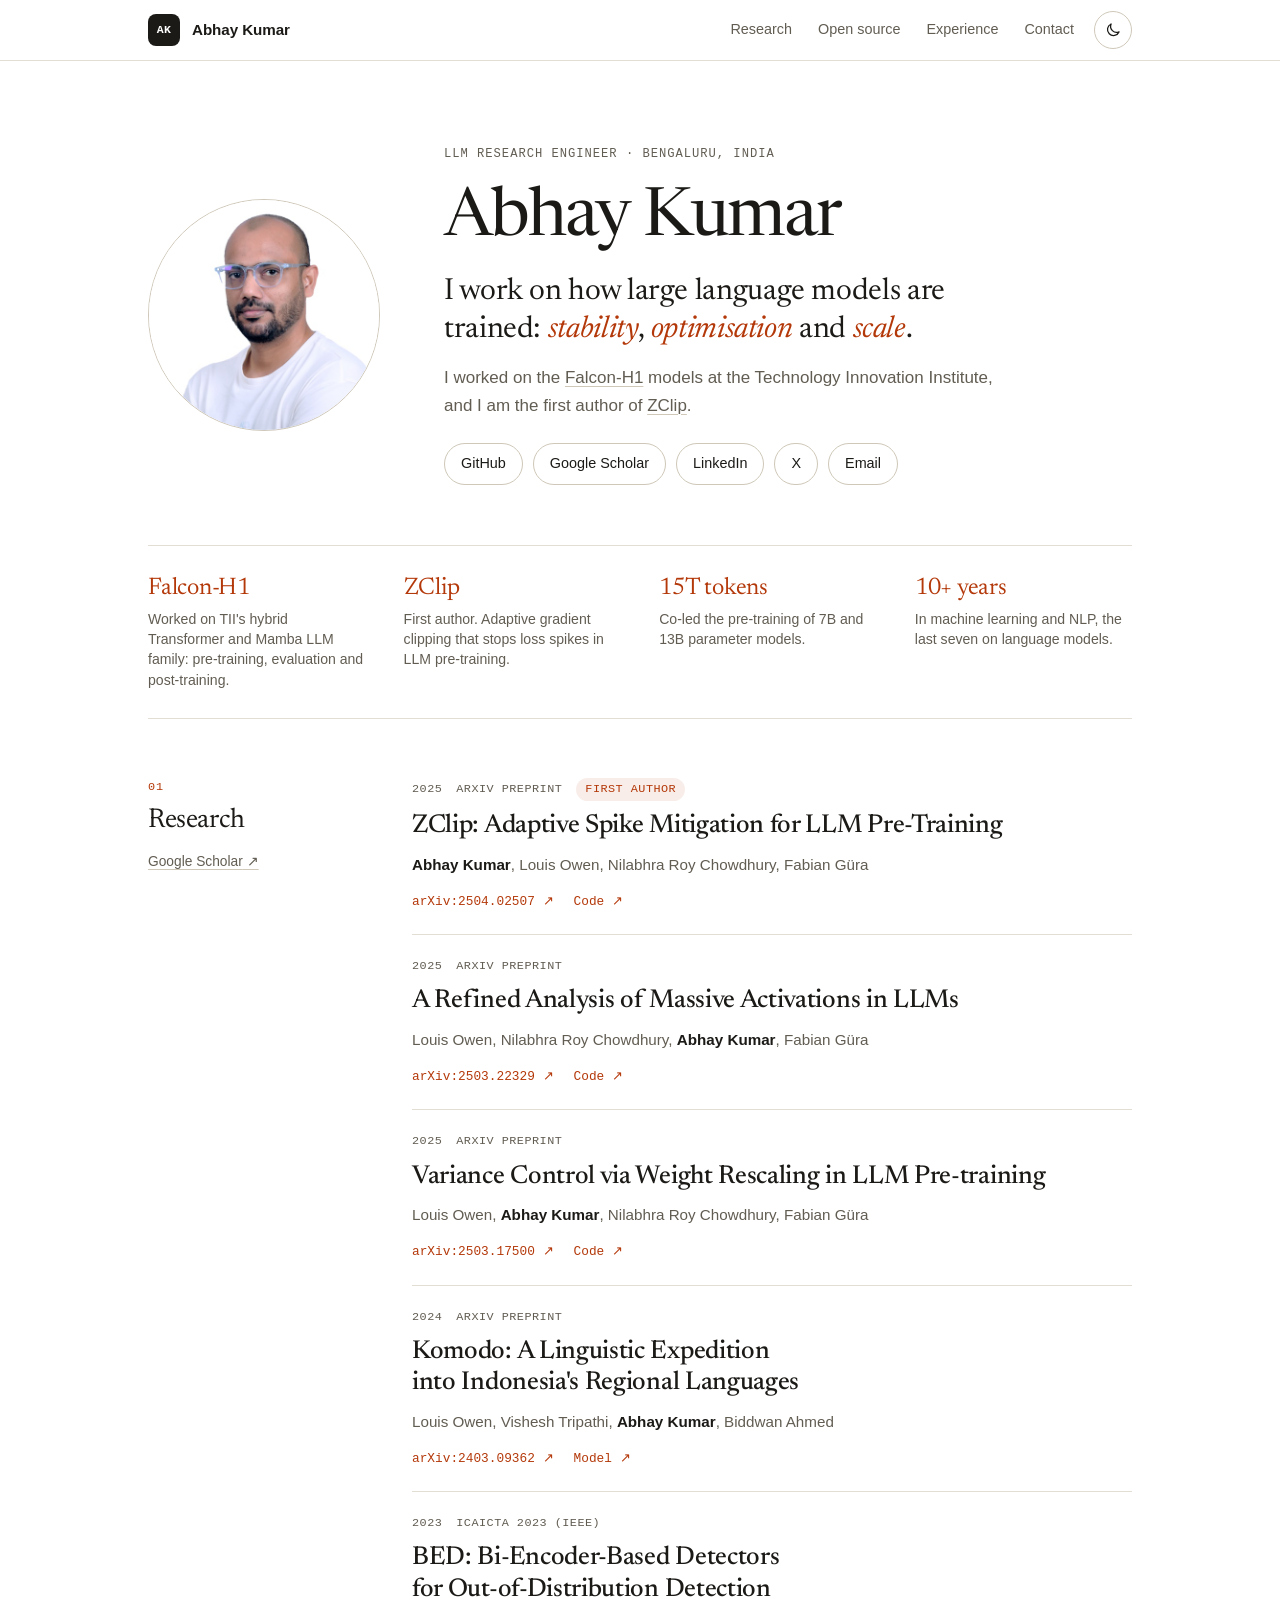
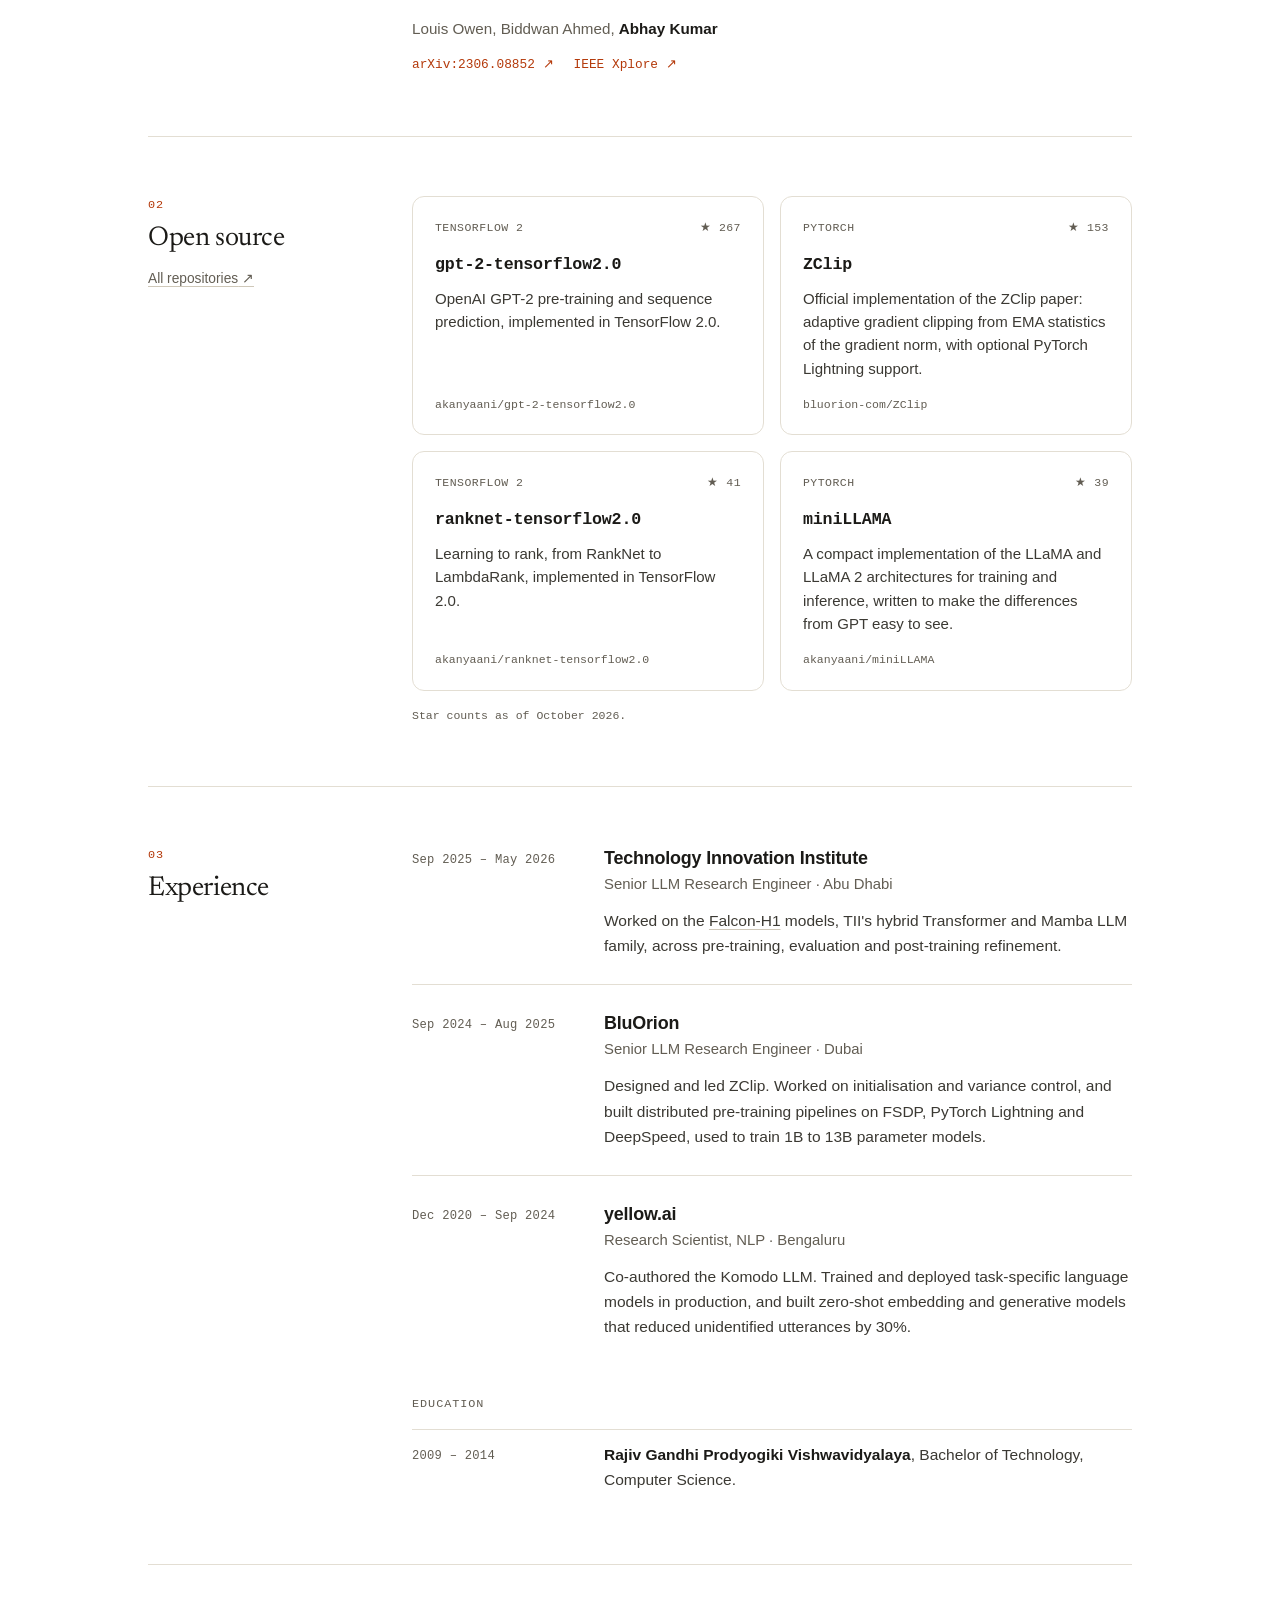
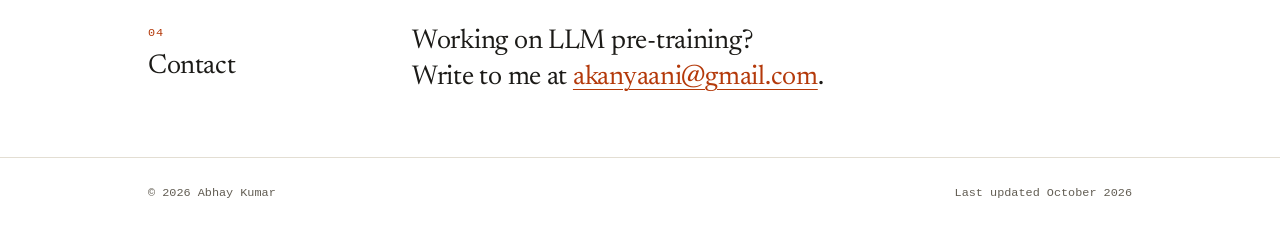
==== index.html @ eb518efe "Compact layout: highlights strip with Falcon-H1, remove hero chart, shorter sections" ====
<!DOCTYPE html>
<html lang="en">
<head>
  <meta charset="utf-8">
  <meta name="viewport" content="width=device-width, initial-scale=1">
  <title>Abhay Kumar · LLM pre-training research</title>
  <meta name="description" content="Abhay Kumar is an LLM research engineer working on pre-training: training stability, optimisation and scaling. Worked on the Falcon-H1 models at TII; author of ZClip.">
  <meta name="author" content="Abhay Kumar">
  <link rel="canonical" href="https://akanyaani.github.io/">
  <meta name="color-scheme" content="light">
  <meta name="theme-color" content="#ffffff">

  <meta property="og:type" content="profile">
  <meta property="og:title" content="Abhay Kumar · LLM pre-training research">
  <meta property="og:description" content="LLM research engineer. Research on LLM pre-training: training stability, optimisation and scaling. Author of ZClip.">
  <meta property="og:url" content="https://akanyaani.github.io/">
  <meta property="og:image" content="https://akanyaani.github.io/og.png">
  <meta property="og:image:width" content="1200">
  <meta property="og:image:height" content="630">
  <meta property="og:image:alt" content="Abhay Kumar. LLM pre-training research: stability, optimisation, scale.">
  <meta property="profile:first_name" content="Abhay">
  <meta property="profile:last_name" content="Kumar">
  <meta name="twitter:card" content="summary_large_image">
  <meta name="twitter:site" content="@akanyaani">
  <meta name="twitter:creator" content="@akanyaani">
  <meta name="twitter:title" content="Abhay Kumar · LLM pre-training research">
  <meta name="twitter:description" content="LLM research engineer. Research on LLM pre-training: training stability, optimisation and scaling. Author of ZClip.">
  <meta name="twitter:image" content="https://akanyaani.github.io/og.png">

  <link rel="icon" href="favicon.svg" type="image/svg+xml">

  <!-- Apply a saved theme before first paint to avoid a flash. -->
  <script>
    (function () {
      try {
        var t = localStorage.getItem("theme");
        if (t === "light" || t === "dark") document.documentElement.setAttribute("data-theme", t);
      } catch (e) {}
    })();
  </script>

  <link rel="preconnect" href="https://fonts.googleapis.com">
  <link rel="preconnect" href="https://fonts.gstatic.com" crossorigin>
  <link href="https://fonts.googleapis.com/css2?family=Newsreader:ital,opsz,wght@0,6..72,400;0,6..72,500;1,6..72,400&display=swap" rel="stylesheet">
  <link rel="stylesheet" href="style.css">

  <script type="application/ld+json">
  {
    "@context": "https://schema.org",
    "@type": "Person",
    "name": "Abhay Kumar",
    "url": "https://akanyaani.github.io/",
    "email": "mailto:akanyaani@gmail.com",
    "jobTitle": "LLM Research Engineer",
    "image": "https://akanyaani.github.io/photo.jpg",
    "alumniOf": { "@type": "CollegeOrUniversity", "name": "Rajiv Gandhi Prodyogiki Vishwavidyalaya" },
    "address": { "@type": "PostalAddress", "addressLocality": "Bengaluru", "addressCountry": "IN" },
    "knowsAbout": ["Large language models", "LLM pre-training", "Training stability", "Gradient clipping", "Distributed training"],
    "sameAs": [
      "https://github.com/akanyaani",
      "https://scholar.google.com/citations?user=s_JNyFkAAAAJ&hl=en",
      "https://www.linkedin.com/in/akanyaani",
      "https://x.com/akanyaani"
    ]
  }
  </script>
</head>
<body>
  <a class="skip" href="#main">Skip to content</a>

  <header class="top">
    <div class="wrap top-in">
      <a class="brand" href="#top" aria-label="Abhay Kumar, back to top">
        <span class="mono-mark" aria-hidden="true">AK</span>
        <span class="brand-name">Abhay Kumar</span>
      </a>
      <nav class="nav" aria-label="Sections">
        <a href="#research">Research</a>
        <a href="#open-source">Open source</a>
        <a href="#experience">Experience</a>
        <a href="#contact">Contact</a>
      </nav>
      <button class="theme" id="theme-toggle" type="button" aria-label="Switch to dark theme">
        <svg class="i-moon" viewBox="0 0 24 24" width="18" height="18" aria-hidden="true"><path d="M20 14.5A8 8 0 0 1 9.5 4a8 8 0 1 0 10.5 10.5Z" fill="none" stroke="currentColor" stroke-width="1.7" stroke-linejoin="round"/></svg>
        <svg class="i-sun" viewBox="0 0 24 24" width="18" height="18" aria-hidden="true"><circle cx="12" cy="12" r="4" fill="none" stroke="currentColor" stroke-width="1.7"/><path d="M12 2.5v2.5M12 19v2.5M2.5 12H5M19 12h2.5M5.3 5.3l1.8 1.8M16.9 16.9l1.8 1.8M5.3 18.7l1.8-1.8M16.9 7.1l1.8-1.8" fill="none" stroke="currentColor" stroke-width="1.7" stroke-linecap="round"/></svg>
      </button>
    </div>
  </header>

  <main id="main">

    <!-- HERO -->
    <section class="hero wrap" id="top" aria-labelledby="hero-h">
      <img class="portrait" src="photo.jpg" width="480" height="480" alt="Portrait of Abhay Kumar">
      <div class="hero-text">
        <p class="eyebrow">LLM Research Engineer · Bengaluru, India</p>
        <h1 id="hero-h">Abhay Kumar</h1>
        <p class="lede">I work on how large language models are trained: <em>stability</em>, <em>optimisation</em> and <em>scale</em>.</p>
        <p class="role">I worked on the <a href="https://falconllm.tii.ae/falcon-h1.html" rel="noopener">Falcon-H1</a> models at the Technology Innovation Institute, and I am the first author of <a href="#pub-zclip">ZClip</a>.</p>
        <ul class="links" aria-label="Profiles and contact">
          <li><a href="https://github.com/akanyaani" rel="me noopener">GitHub</a></li>
          <li><a href="https://scholar.google.com/citations?user=s_JNyFkAAAAJ&amp;hl=en" rel="me noopener">Google Scholar</a></li>
          <li><a href="https://www.linkedin.com/in/akanyaani" rel="me noopener">LinkedIn</a></li>
          <li><a href="https://x.com/akanyaani" rel="me noopener">X</a></li>
          <li><a href="mailto:akanyaani@gmail.com">Email</a></li>
        </ul>
      </div>
    </section>

    <!-- HIGHLIGHTS -->
    <section class="wrap" aria-label="Highlights">
      <dl class="hl">
        <div><dt>Falcon-H1</dt><dd>Worked on TII's hybrid Transformer and Mamba LLM family: pre-training, evaluation and post-training.</dd></div>
        <div><dt>ZClip</dt><dd>First author. Adaptive gradient clipping that stops loss spikes in LLM pre-training.</dd></div>
        <div><dt>15T tokens</dt><dd>Co-led the pre-training of 7B and 13B parameter models.</dd></div>
        <div><dt>10+ years</dt><dd>In machine learning and NLP, the last seven on language models.</dd></div>
      </dl>
    </section>

    <!-- RESEARCH -->
    <section class="sec wrap" id="research" aria-labelledby="research-h">
      <div class="sec-label"><span class="num">01</span><h2 id="research-h">Research</h2>
        <p class="sec-aside"><a href="https://scholar.google.com/citations?user=s_JNyFkAAAAJ&amp;hl=en" rel="noopener">Google Scholar<span aria-hidden="true"> ↗</span></a></p>
      </div>
      <div class="sec-body">
        <ol class="pubs" reversed>
          <li class="pub" id="pub-zclip">
            <p class="pub-meta"><span>2025</span><span>arXiv preprint</span><span class="tag">First author</span></p>
            <h3><a href="https://arxiv.org/abs/2504.02507" rel="noopener">ZClip: Adaptive Spike Mitigation for LLM Pre-Training</a></h3>
            <p class="authors"><b>Abhay Kumar</b>, Louis Owen, Nilabhra Roy Chowdhury, Fabian Güra</p>
            <p class="pub-links"><a href="https://arxiv.org/abs/2504.02507" rel="noopener">arXiv:2504.02507</a><a href="https://github.com/bluorion-com/ZClip" rel="noopener">Code</a></p>
          </li>
          <li class="pub">
            <p class="pub-meta"><span>2025</span><span>arXiv preprint</span></p>
            <h3><a href="https://arxiv.org/abs/2503.22329" rel="noopener">A Refined Analysis of Massive Activations in LLMs</a></h3>
            <p class="authors">Louis Owen, Nilabhra Roy Chowdhury, <b>Abhay Kumar</b>, Fabian Güra</p>
            <p class="pub-links"><a href="https://arxiv.org/abs/2503.22329" rel="noopener">arXiv:2503.22329</a><a href="https://github.com/bluorion-com/refine_massive_activations" rel="noopener">Code</a></p>
          </li>
          <li class="pub">
            <p class="pub-meta"><span>2025</span><span>arXiv preprint</span></p>
            <h3><a href="https://arxiv.org/abs/2503.17500" rel="noopener">Variance Control via Weight Rescaling in LLM Pre-training</a></h3>
            <p class="authors">Louis Owen, <b>Abhay Kumar</b>, Nilabhra Roy Chowdhury, Fabian Güra</p>
            <p class="pub-links"><a href="https://arxiv.org/abs/2503.17500" rel="noopener">arXiv:2503.17500</a><a href="https://github.com/bluorion-com/weight_rescaling" rel="noopener">Code</a></p>
          </li>
          <li class="pub">
            <p class="pub-meta"><span>2024</span><span>arXiv preprint</span></p>
            <h3><a href="https://arxiv.org/abs/2403.09362" rel="noopener">Komodo: A Linguistic Expedition into Indonesia's Regional Languages</a></h3>
            <p class="authors">Louis Owen, Vishesh Tripathi, <b>Abhay Kumar</b>, Biddwan Ahmed</p>
            <p class="pub-links"><a href="https://arxiv.org/abs/2403.09362" rel="noopener">arXiv:2403.09362</a><a href="https://huggingface.co/Yellow-AI-NLP/komodo-7b-base" rel="noopener">Model</a></p>
          </li>
          <li class="pub">
            <p class="pub-meta"><span>2023</span><span>ICAICTA 2023 (IEEE)</span></p>
            <h3><a href="https://arxiv.org/abs/2306.08852" rel="noopener">BED: Bi-Encoder-Based Detectors for Out-of-Distribution Detection</a></h3>
            <p class="authors">Louis Owen, Biddwan Ahmed, <b>Abhay Kumar</b></p>
            <p class="pub-links"><a href="https://arxiv.org/abs/2306.08852" rel="noopener">arXiv:2306.08852</a><a href="https://ieeexplore.ieee.org/document/10389907" rel="noopener">IEEE Xplore</a></p>
          </li>
        </ol>
      </div>
    </section>

    <!-- OPEN SOURCE -->
    <section class="sec wrap" id="open-source" aria-labelledby="oss-h">
      <div class="sec-label"><span class="num">02</span><h2 id="oss-h">Open source</h2>
        <p class="sec-aside"><a href="https://github.com/akanyaani?tab=repositories" rel="noopener">All repositories<span aria-hidden="true"> ↗</span></a></p>
      </div>
      <div class="sec-body">
        <ul class="projects">
          <li class="proj">
            <p class="proj-top"><span class="lang">TensorFlow 2</span><span class="stars" title="GitHub stars as of October 2026">★ 267</span></p>
            <h3><a href="https://github.com/akanyaani/gpt-2-tensorflow2.0" rel="noopener">gpt-2-tensorflow2.0</a></h3>
            <p>OpenAI GPT-2 pre-training and sequence prediction, implemented in TensorFlow 2.0.</p>
            <p class="proj-foot">akanyaani/gpt-2-tensorflow2.0</p>
          </li>
          <li class="proj">
            <p class="proj-top"><span class="lang">PyTorch</span><span class="stars" title="GitHub stars as of October 2026">★ 153</span></p>
            <h3><a href="https://github.com/bluorion-com/ZClip" rel="noopener">ZClip</a></h3>
            <p>Official implementation of the ZClip paper: adaptive gradient clipping from EMA statistics of the gradient norm, with optional PyTorch Lightning support.</p>
            <p class="proj-foot">bluorion-com/ZClip</p>
          </li>
          <li class="proj">
            <p class="proj-top"><span class="lang">TensorFlow 2</span><span class="stars" title="GitHub stars as of October 2026">★ 41</span></p>
            <h3><a href="https://github.com/akanyaani/ranknet-tensorflow2.0" rel="noopener">ranknet-tensorflow2.0</a></h3>
            <p>Learning to rank, from RankNet to LambdaRank, implemented in TensorFlow 2.0.</p>
            <p class="proj-foot">akanyaani/ranknet-tensorflow2.0</p>
          </li>
          <li class="proj">
            <p class="proj-top"><span class="lang">PyTorch</span><span class="stars" title="GitHub stars as of October 2026">★ 39</span></p>
            <h3><a href="https://github.com/akanyaani/miniLLAMA" rel="noopener">miniLLAMA</a></h3>
            <p>A compact implementation of the LLaMA and LLaMA 2 architectures for training and inference, written to make the differences from GPT easy to see.</p>
            <p class="proj-foot">akanyaani/miniLLAMA</p>
          </li>
        </ul>
        <p class="footnote">Star counts as of October 2026.</p>
      </div>
    </section>

    <!-- EXPERIENCE -->
    <section class="sec wrap" id="experience" aria-labelledby="exp-h">
      <div class="sec-label"><span class="num">03</span><h2 id="exp-h">Experience</h2></div>
      <div class="sec-body">
        <ol class="timeline">
          <li class="job">
            <p class="when">Sep 2025 – May 2026</p>
            <div class="what">
              <h3>Technology Innovation Institute</h3>
              <p class="title">Senior LLM Research Engineer · Abu Dhabi</p>
              <p>Worked on the <a href="https://github.com/tiiuae/Falcon-H1" rel="noopener">Falcon-H1</a> models, TII's hybrid Transformer and Mamba LLM family, across pre-training, evaluation and post-training refinement.</p>
            </div>
          </li>
          <li class="job">
            <p class="when">Sep 2024 – Aug 2025</p>
            <div class="what">
              <h3>BluOrion</h3>
              <p class="title">Senior LLM Research Engineer · Dubai</p>
              <p>Designed and led ZClip. Worked on initialisation and variance control, and built distributed pre-training pipelines on FSDP, PyTorch Lightning and DeepSpeed, used to train 1B to 13B parameter models.</p>
            </div>
          </li>
          <li class="job">
            <p class="when">Dec 2020 – Sep 2024</p>
            <div class="what">
              <h3>yellow.ai</h3>
              <p class="title">Research Scientist, NLP · Bengaluru</p>
              <p>Co-authored the Komodo LLM. Trained and deployed task-specific language models in production, and built zero-shot embedding and generative models that reduced unidentified utterances by 30%.</p>
            </div>
          </li>
        </ol>

        <h3 class="sub">Education</h3>
        <ul class="earlier">
          <li><span class="when">2009 – 2014</span><span><b>Rajiv Gandhi Prodyogiki Vishwavidyalaya</b>, Bachelor of Technology, Computer Science.</span></li>
        </ul>
      </div>
    </section>

    <!-- CONTACT -->
    <section class="sec wrap contact" id="contact" aria-labelledby="contact-h">
      <div class="sec-label"><span class="num">04</span><h2 id="contact-h">Contact</h2></div>
      <div class="sec-body">
        <p class="contact-line">Working on LLM pre-training? Write to me at <a href="mailto:akanyaani@gmail.com">akanyaani@gmail.com</a>.</p>
      </div>
    </section>
  </main>

  <footer class="foot">
    <div class="wrap foot-in">
      <p>© 2026 Abhay Kumar</p>
      <p>Last updated October 2026</p>
    </div>
  </footer>

  <script src="script.js" defer></script>
</body>
</html>
---- style.css ----
/* ------------------------------------------------------------------
   Abhay Kumar · personal site
   Plain CSS, no build step. Colours are tokens at the top of the file.
   ------------------------------------------------------------------ */

:root {
  --bg: #ffffff;
  --bg-raised: #ffffff;
  --ink: #1b1a17;
  --ink-soft: #3b3933;
  --muted: #625d53;
  --rule: #e3ded3;
  --rule-strong: #cfc8b9;
  --accent: #b4390a;
  --accent-soft: rgba(180, 57, 10, 0.09);
  --focus: #b4390a;

  --serif: "Newsreader", "Iowan Old Style", "Palatino Linotype", Palatino, Georgia, serif;
  --sans: -apple-system, BlinkMacSystemFont, "Segoe UI", "Helvetica Neue", Helvetica, Arial, sans-serif;
  --mono: ui-monospace, "SF Mono", SFMono-Regular, Menlo, Consolas, "Liberation Mono", monospace;

  --wrap: 1080px;
  --gutter: clamp(20px, 5vw, 48px);
}

:root[data-theme="dark"] {
  --bg: #121311;
  --bg-raised: #191a18;
  --ink: #edebe5;
  --ink-soft: #d3d0c7;
  --muted: #a5a195;
  --rule: #2a2b27;
  --rule-strong: #3d3e38;
  --accent: #ff9159;
  --accent-soft: rgba(255, 145, 89, 0.12);
  --focus: #ff9159;
}

/* ---------- base ---------- */

*, *::before, *::after { box-sizing: border-box; }

html {
  -webkit-text-size-adjust: 100%;
  text-size-adjust: 100%;
  scroll-behavior: smooth;
  scroll-padding-top: 76px;
}

body {
  margin: 0;
  background: var(--bg);
  color: var(--ink);
  font-family: var(--sans);
  font-size: 1.0625rem;
  line-height: 1.62;
  -webkit-font-smoothing: antialiased;
  text-rendering: optimizeLegibility;
  overflow-wrap: break-word;
}

h1, h2, h3, p, ul, ol, dl, dd, figure { margin: 0; }
ul, ol { padding: 0; list-style: none; }

a {
  color: inherit;
  text-decoration: underline;
  text-decoration-color: var(--rule-strong);
  text-decoration-thickness: 1px;
  text-underline-offset: 0.2em;
  transition: color 0.15s ease, text-decoration-color 0.15s ease;
}
a:hover { color: var(--accent); text-decoration-color: currentColor; }

:focus-visible {
  outline: 2px solid var(--focus);
  outline-offset: 3px;
  border-radius: 3px;
}

::selection { background: var(--accent); color: var(--bg); }

.wrap {
  width: 100%;
  max-width: var(--wrap);
  margin-inline: auto;
  padding-inline: var(--gutter);
}

.skip {
  position: absolute;
  left: 12px;
  top: -60px;
  z-index: 20;
  padding: 8px 14px;
  background: var(--ink);
  color: var(--bg);
  border-radius: 6px;
  text-decoration: none;
  font-size: 0.9rem;
}
.skip:focus { top: 12px; color: var(--bg); }

/* ---------- top bar ---------- */

.top {
  position: sticky;
  top: 0;
  z-index: 10;
  background: var(--bg);
  background: color-mix(in srgb, var(--bg) 86%, transparent);
  -webkit-backdrop-filter: saturate(1.4) blur(10px);
  backdrop-filter: saturate(1.4) blur(10px);
  border-bottom: 1px solid var(--rule);
}

.top-in {
  display: flex;
  align-items: center;
  gap: 20px;
  height: 60px;
}

.brand {
  display: inline-flex;
  align-items: center;
  gap: 12px;
  text-decoration: none;
  font-weight: 600;
  font-size: 0.95rem;
  letter-spacing: -0.005em;
  margin-right: auto;
}
.brand:hover { color: var(--ink); }

.mono-mark {
  display: inline-grid;
  place-items: center;
  width: 32px;
  height: 32px;
  border-radius: 8px;
  background: var(--ink);
  color: var(--bg);
  font-family: var(--mono);
  font-size: 0.72rem;
  font-weight: 600;
  letter-spacing: 0.04em;
}

.nav { display: flex; gap: 26px; }
.nav a {
  font-size: 0.9rem;
  color: var(--muted);
  text-decoration: none;
  padding: 6px 0;
}
.nav a:hover { color: var(--ink); }

.theme {
  display: inline-grid;
  place-items: center;
  width: 38px;
  height: 38px;
  border: 1px solid var(--rule-strong);
  border-radius: 999px;
  background: transparent;
  color: var(--ink);
  cursor: pointer;
  transition: border-color 0.15s ease, color 0.15s ease;
}
.theme:hover { border-color: var(--accent); color: var(--accent); }

/* Show the icon for the theme you would switch TO. */
.theme .i-sun { display: none; }
:root[data-theme="dark"] .theme .i-sun { display: block; }
:root[data-theme="dark"] .theme .i-moon { display: none; }

/* ---------- hero ---------- */

.hero {
  display: grid;
  grid-template-columns: auto minmax(0, 1fr);
  gap: clamp(28px, 5vw, 64px);
  align-items: center;
  padding-top: clamp(40px, 7vw, 84px);
  padding-bottom: clamp(36px, 5vw, 60px);
}

.portrait {
  display: block;
  width: clamp(150px, 20vw, 232px);
  height: auto;
  aspect-ratio: 1;
  border-radius: 50%;
  object-fit: cover;
  object-position: 50% 20%;
  background: #ffffff;
  border: 1px solid var(--rule-strong);
}

.eyebrow {
  font-family: var(--mono);
  font-size: 0.76rem;
  letter-spacing: 0.08em;
  text-transform: uppercase;
  color: var(--muted);
  margin-bottom: 22px;
}

h1 {
  font-family: var(--serif);
  font-weight: 400;
  font-size: clamp(2.6rem, 6vw, 4.2rem);
  line-height: 0.98;
  letter-spacing: -0.028em;
}

.lede {
  font-family: var(--serif);
  font-size: clamp(1.4rem, 2.7vw, 1.9rem);
  line-height: 1.28;
  letter-spacing: -0.012em;
  color: var(--ink);
  margin-top: 20px;
  max-width: 24em;
  text-wrap: balance;
}
.lede em { font-style: italic; color: var(--accent); }

.role {
  margin-top: 14px;
  color: var(--muted);
  max-width: 34em;
}
.role strong { color: var(--ink); font-weight: 600; }

.links {
  display: flex;
  flex-wrap: wrap;
  gap: 10px;
  margin-top: 24px;
}
.links a {
  display: inline-block;
  padding: 8px 16px;
  border: 1px solid var(--rule-strong);
  border-radius: 999px;
  font-size: 0.9rem;
  font-weight: 500;
  text-decoration: none;
  transition: border-color 0.15s ease, color 0.15s ease, background-color 0.15s ease;
}
.links a:hover { border-color: var(--accent); background: var(--accent-soft); }

/* highlights */

.hl {
  display: grid;
  grid-template-columns: repeat(4, minmax(0, 1fr));
  gap: 24px clamp(20px, 3vw, 40px);
  margin: 0;
  padding-block: 28px;
  border-top: 1px solid var(--rule);
}
.hl dt {
  font-family: var(--serif);
  font-size: 1.5rem;
  line-height: 1.2;
  letter-spacing: -0.01em;
  color: var(--accent);
}
.hl dd { margin: 6px 0 0; font-size: 0.88rem; line-height: 1.45; color: var(--muted); }

/* ---------- sections ---------- */

.sec {
  display: grid;
  grid-template-columns: 200px minmax(0, 1fr);
  column-gap: clamp(28px, 5vw, 72px);
  padding-block: clamp(36px, 5vw, 60px);
  position: relative;
}
.sec::before {
  content: "";
  position: absolute;
  top: 0;
  left: var(--gutter);
  right: var(--gutter);
  border-top: 1px solid var(--rule);
}

.sec-label { position: sticky; top: 92px; align-self: start; }
.num {
  display: block;
  font-family: var(--mono);
  font-size: 0.74rem;
  letter-spacing: 0.08em;
  color: var(--accent);
  margin-bottom: 8px;
}
h2 {
  font-family: var(--serif);
  font-weight: 400;
  font-size: 1.7rem;
  line-height: 1.15;
  letter-spacing: -0.015em;
}
.sec-aside { margin-top: 14px; font-size: 0.86rem; color: var(--muted); }

.sec-body { min-width: 0; }

.prose p { max-width: 40em; color: var(--ink-soft); }
.prose p + p { margin-top: 1.05em; }
.prose p:first-child {
  font-family: var(--serif);
  font-size: clamp(1.25rem, 2.1vw, 1.5rem);
  line-height: 1.38;
  letter-spacing: -0.008em;
  color: var(--ink);
  margin-bottom: 1.2em;
}

/* ---------- publications ---------- */

.pub { padding-block: 22px; border-top: 1px solid var(--rule); }
.pub:first-child { padding-top: 0; border-top: 0; }
.pub:last-child { padding-bottom: 0; }

.pub-meta {
  display: flex;
  flex-wrap: wrap;
  align-items: center;
  gap: 6px 14px;
  font-family: var(--mono);
  font-size: 0.74rem;
  letter-spacing: 0.04em;
  text-transform: uppercase;
  color: var(--muted);
  margin-bottom: 10px;
}
.tag {
  padding: 2px 9px;
  border-radius: 999px;
  background: var(--accent-soft);
  color: var(--accent);
}

.pub h3 {
  font-family: var(--serif);
  font-weight: 500;
  font-size: clamp(1.3rem, 2.3vw, 1.62rem);
  line-height: 1.22;
  letter-spacing: -0.012em;
  max-width: 28em;
  text-wrap: balance;
}
.pub h3 a { text-decoration: none; }
.pub h3 a:hover { text-decoration: underline; text-decoration-thickness: 1px; }

.authors { margin-top: 10px; font-size: 0.95rem; color: var(--muted); }
.authors b { color: var(--ink); font-weight: 600; }

.gist { margin-top: 10px; max-width: 42em; font-size: 0.98rem; color: var(--ink-soft); }

.pub-links {
  display: flex;
  flex-wrap: wrap;
  gap: 6px 20px;
  margin-top: 14px;
  font-family: var(--mono);
  font-size: 0.8rem;
}
.pub-links a { color: var(--accent); text-decoration-color: transparent; }
.pub-links a:hover { text-decoration-color: currentColor; }
.pub-links a::after { content: " ↗"; }

/* ---------- projects ---------- */

.projects {
  display: grid;
  grid-template-columns: repeat(2, minmax(0, 1fr));
  gap: 16px;
}

.proj {
  position: relative;
  display: flex;
  flex-direction: column;
  padding: 22px 22px 20px;
  background: var(--bg-raised);
  border: 1px solid var(--rule);
  border-radius: 12px;
  transition: border-color 0.15s ease, transform 0.15s ease;
}
.proj:hover { border-color: var(--accent); }
@media (prefers-reduced-motion: no-preference) {
  .proj:hover { transform: translateY(-2px); }
}

.proj-top {
  display: flex;
  justify-content: space-between;
  gap: 12px;
  font-family: var(--mono);
  font-size: 0.72rem;
  letter-spacing: 0.04em;
  text-transform: uppercase;
  color: var(--muted);
}
.stars { white-space: nowrap; }
.stars.new { color: var(--accent); }

.proj h3 {
  margin-top: 14px;
  font-family: var(--mono);
  font-weight: 600;
  font-size: 1.04rem;
  letter-spacing: -0.01em;
}
.proj h3 a { text-decoration: none; }
/* Make the whole card clickable through the title link. */
.proj h3 a::after { content: ""; position: absolute; inset: 0; border-radius: 12px; }

.proj p:not(.proj-top):not(.proj-foot) {
  margin-top: 8px;
  font-size: 0.94rem;
  line-height: 1.55;
  color: var(--ink-soft);
}
.proj-foot {
  margin-top: auto;
  padding-top: 16px;
  font-family: var(--mono);
  font-size: 0.72rem;
  color: var(--muted);
}

.footnote {
  margin-top: 16px;
  font-family: var(--mono);
  font-size: 0.72rem;
  color: var(--muted);
}

/* ---------- experience ---------- */

.job {
  display: grid;
  grid-template-columns: 168px minmax(0, 1fr);
  gap: 8px 24px;
  padding-block: 26px;
  border-top: 1px solid var(--rule);
}
.job:first-child { padding-top: 0; border-top: 0; }

.when {
  font-family: var(--mono);
  font-size: 0.76rem;
  letter-spacing: 0.02em;
  color: var(--muted);
  padding-top: 5px;
  white-space: nowrap;
}
.job.now .when { color: var(--accent); }

.job h3 { font-size: 1.12rem; font-weight: 600; letter-spacing: -0.01em; line-height: 1.35; }
.job .title { font-size: 0.93rem; color: var(--muted); margin-top: 2px; }
.job .what > p:not(.title), .job .what > ul {
  margin-top: 12px;
  max-width: 41em;
  font-size: 0.97rem;
  color: var(--ink-soft);
}
.job .what li { position: relative; padding-left: 18px; }
.job .what li + li { margin-top: 7px; }
.job .what li::before {
  content: "";
  position: absolute;
  left: 2px;
  top: 0.72em;
  width: 6px;
  height: 1px;
  background: var(--rule-strong);
}

.sub {
  margin-top: 30px;
  margin-bottom: 14px;
  font-family: var(--mono);
  font-size: 0.74rem;
  font-weight: 400;
  letter-spacing: 0.08em;
  text-transform: uppercase;
  color: var(--muted);
}

.earlier li {
  display: grid;
  grid-template-columns: 168px minmax(0, 1fr);
  gap: 4px 24px;
  padding-block: 12px;
  border-top: 1px solid var(--rule);
  font-size: 0.97rem;
  color: var(--ink-soft);
}
.earlier b { color: var(--ink); font-weight: 600; }

/* ---------- contact + footer ---------- */

.contact-line {
  font-family: var(--serif);
  font-size: clamp(1.3rem, 2.4vw, 1.7rem);
  line-height: 1.34;
  letter-spacing: -0.01em;
  max-width: 26em;
  text-wrap: balance;
}
.contact-line a { color: var(--accent); text-decoration-color: currentColor; }
.contact .links { margin-top: 28px; }

.foot { border-top: 1px solid var(--rule); }
.foot-in {
  display: flex;
  flex-wrap: wrap;
  justify-content: space-between;
  gap: 6px 24px;
  padding-block: 26px 34px;
  font-family: var(--mono);
  font-size: 0.74rem;
  color: var(--muted);
}

/* ---------- responsive ---------- */

@media (max-width: 900px) {
  .hl { grid-template-columns: repeat(2, minmax(0, 1fr)); }
  .sec { grid-template-columns: minmax(0, 1fr); row-gap: 28px; }
  .sec-label { position: static; display: flex; flex-wrap: wrap; align-items: baseline; gap: 4px 14px; }
  .num { margin-bottom: 0; }
  .sec-aside { margin-top: 0; margin-left: auto; }
}

@media (max-width: 680px) {
  body { font-size: 1rem; }
  .nav { display: none; }
  .projects { grid-template-columns: minmax(0, 1fr); }
  .hero { grid-template-columns: minmax(0, 1fr); align-items: start; gap: 22px; }
  .portrait { width: 128px; }
  .job, .earlier li { grid-template-columns: minmax(0, 1fr); }
  .when { padding-top: 0; }
}

@media print {
  .top, .theme { display: none; }
  body { background: #fff; color: #000; }
  .sec { display: block; padding-block: 18px; }
}
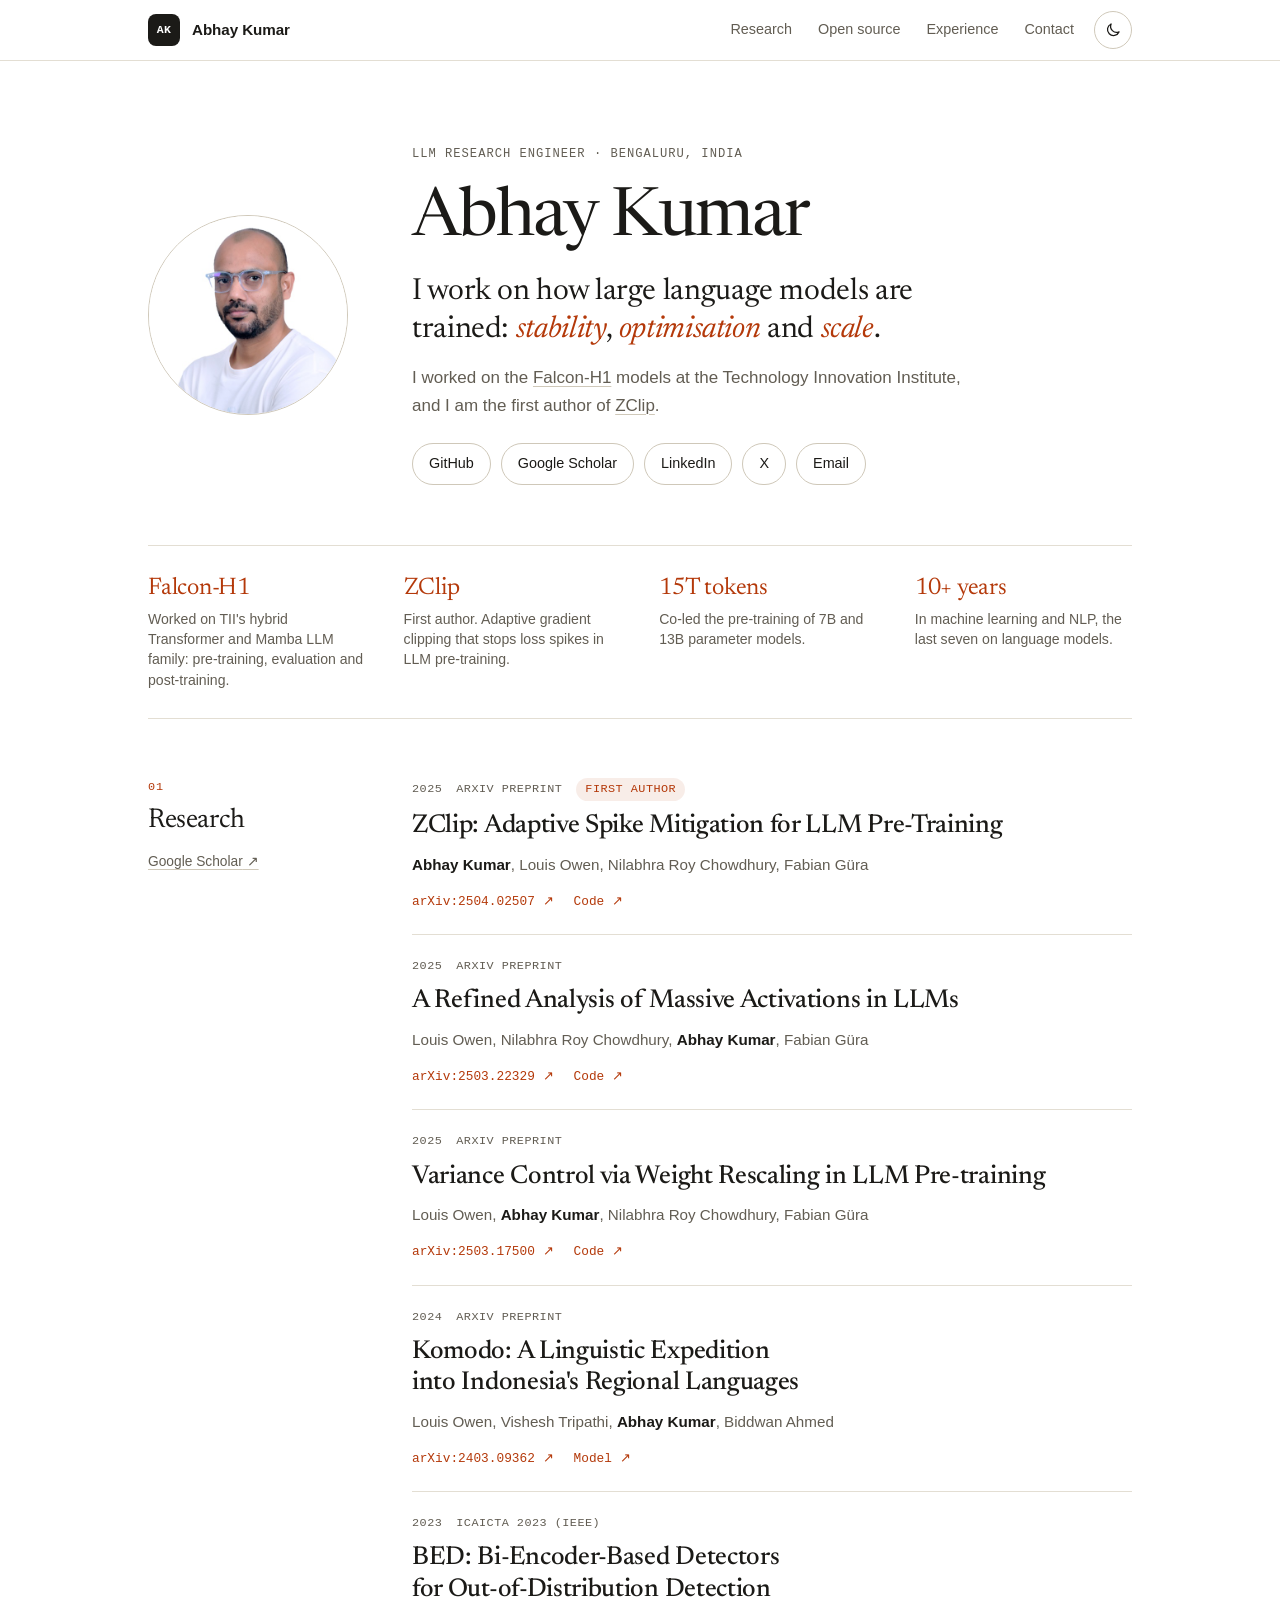
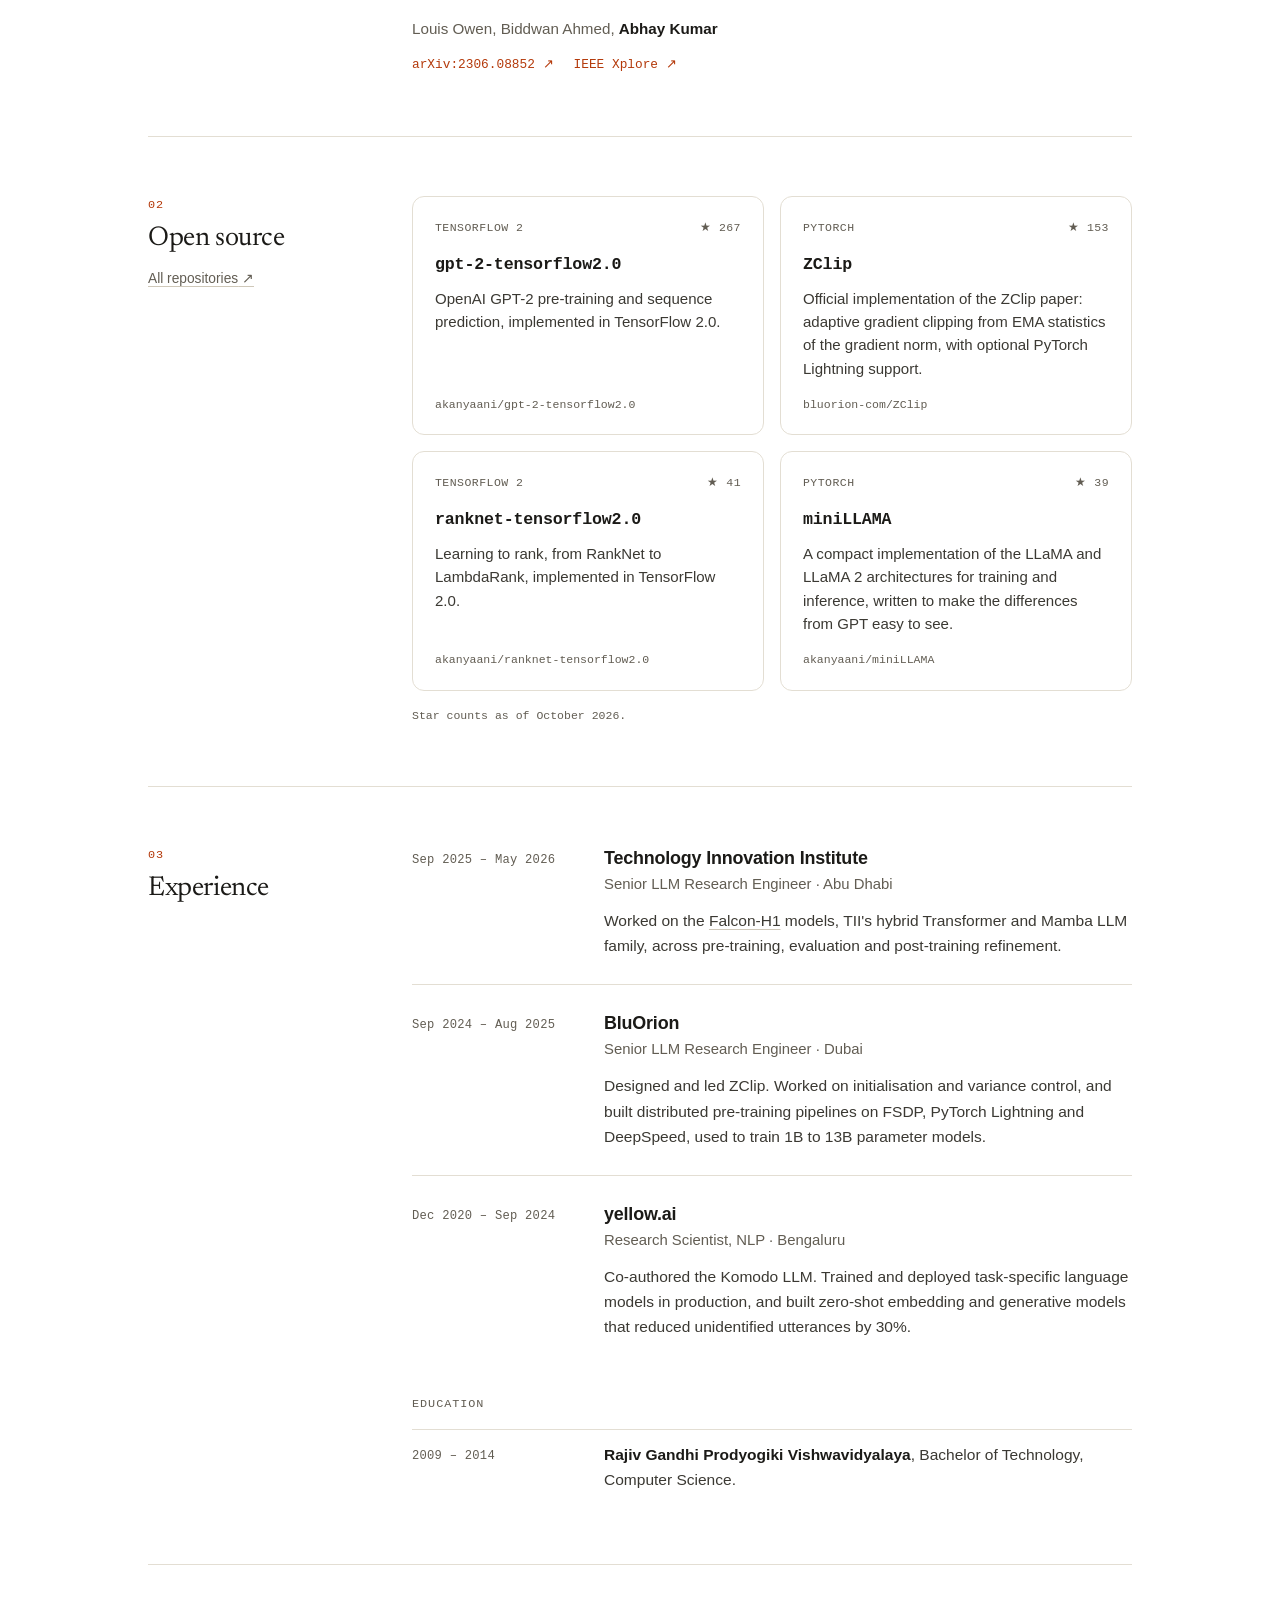
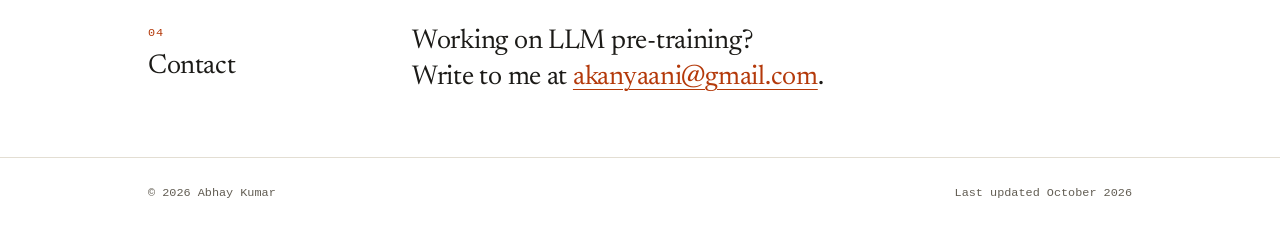
==== commit 0721f387: "Align hero with the content grid; version the stylesheet link" ====
--- a/index.html
+++ b/index.html
@@ -42,7 +42,7 @@
   <link rel="preconnect" href="https://fonts.googleapis.com">
   <link rel="preconnect" href="https://fonts.gstatic.com" crossorigin>
   <link href="https://fonts.googleapis.com/css2?family=Newsreader:ital,opsz,wght@0,6..72,400;0,6..72,500;1,6..72,400&display=swap" rel="stylesheet">
-  <link rel="stylesheet" href="style.css">
+  <link rel="stylesheet" href="style.css?v=4">
 
   <script type="application/ld+json">
   {
@@ -248,6 +248,6 @@
     </div>
   </footer>
 
-  <script src="script.js" defer></script>
+  <script src="script.js?v=4" defer></script>
 </body>
 </html>
--- a/style.css
+++ b/style.css
@@ -179,8 +179,9 @@
 
 .hero {
   display: grid;
-  grid-template-columns: auto minmax(0, 1fr);
-  gap: clamp(28px, 5vw, 64px);
+  grid-template-columns: 200px minmax(0, 1fr);
+  column-gap: clamp(28px, 5vw, 72px);
+  row-gap: 22px;
   align-items: center;
   padding-top: clamp(40px, 7vw, 84px);
   padding-bottom: clamp(36px, 5vw, 60px);
@@ -188,7 +189,8 @@
 
 .portrait {
   display: block;
-  width: clamp(150px, 20vw, 232px);
+  width: 100%;
+  max-width: 200px;
   height: auto;
   aspect-ratio: 1;
   border-radius: 50%;
@@ -533,6 +535,7 @@
 /* ---------- responsive ---------- */
 
 @media (max-width: 900px) {
+  .hero { grid-template-columns: 150px minmax(0, 1fr); column-gap: 28px; }
   .hl { grid-template-columns: repeat(2, minmax(0, 1fr)); }
   .sec { grid-template-columns: minmax(0, 1fr); row-gap: 28px; }
   .sec-label { position: static; display: flex; flex-wrap: wrap; align-items: baseline; gap: 4px 14px; }
@@ -544,7 +547,7 @@
   body { font-size: 1rem; }
   .nav { display: none; }
   .projects { grid-template-columns: minmax(0, 1fr); }
-  .hero { grid-template-columns: minmax(0, 1fr); align-items: start; gap: 22px; }
+  .hero { grid-template-columns: minmax(0, 1fr); align-items: start; }
   .portrait { width: 128px; }
   .job, .earlier li { grid-template-columns: minmax(0, 1fr); }
   .when { padding-top: 0; }
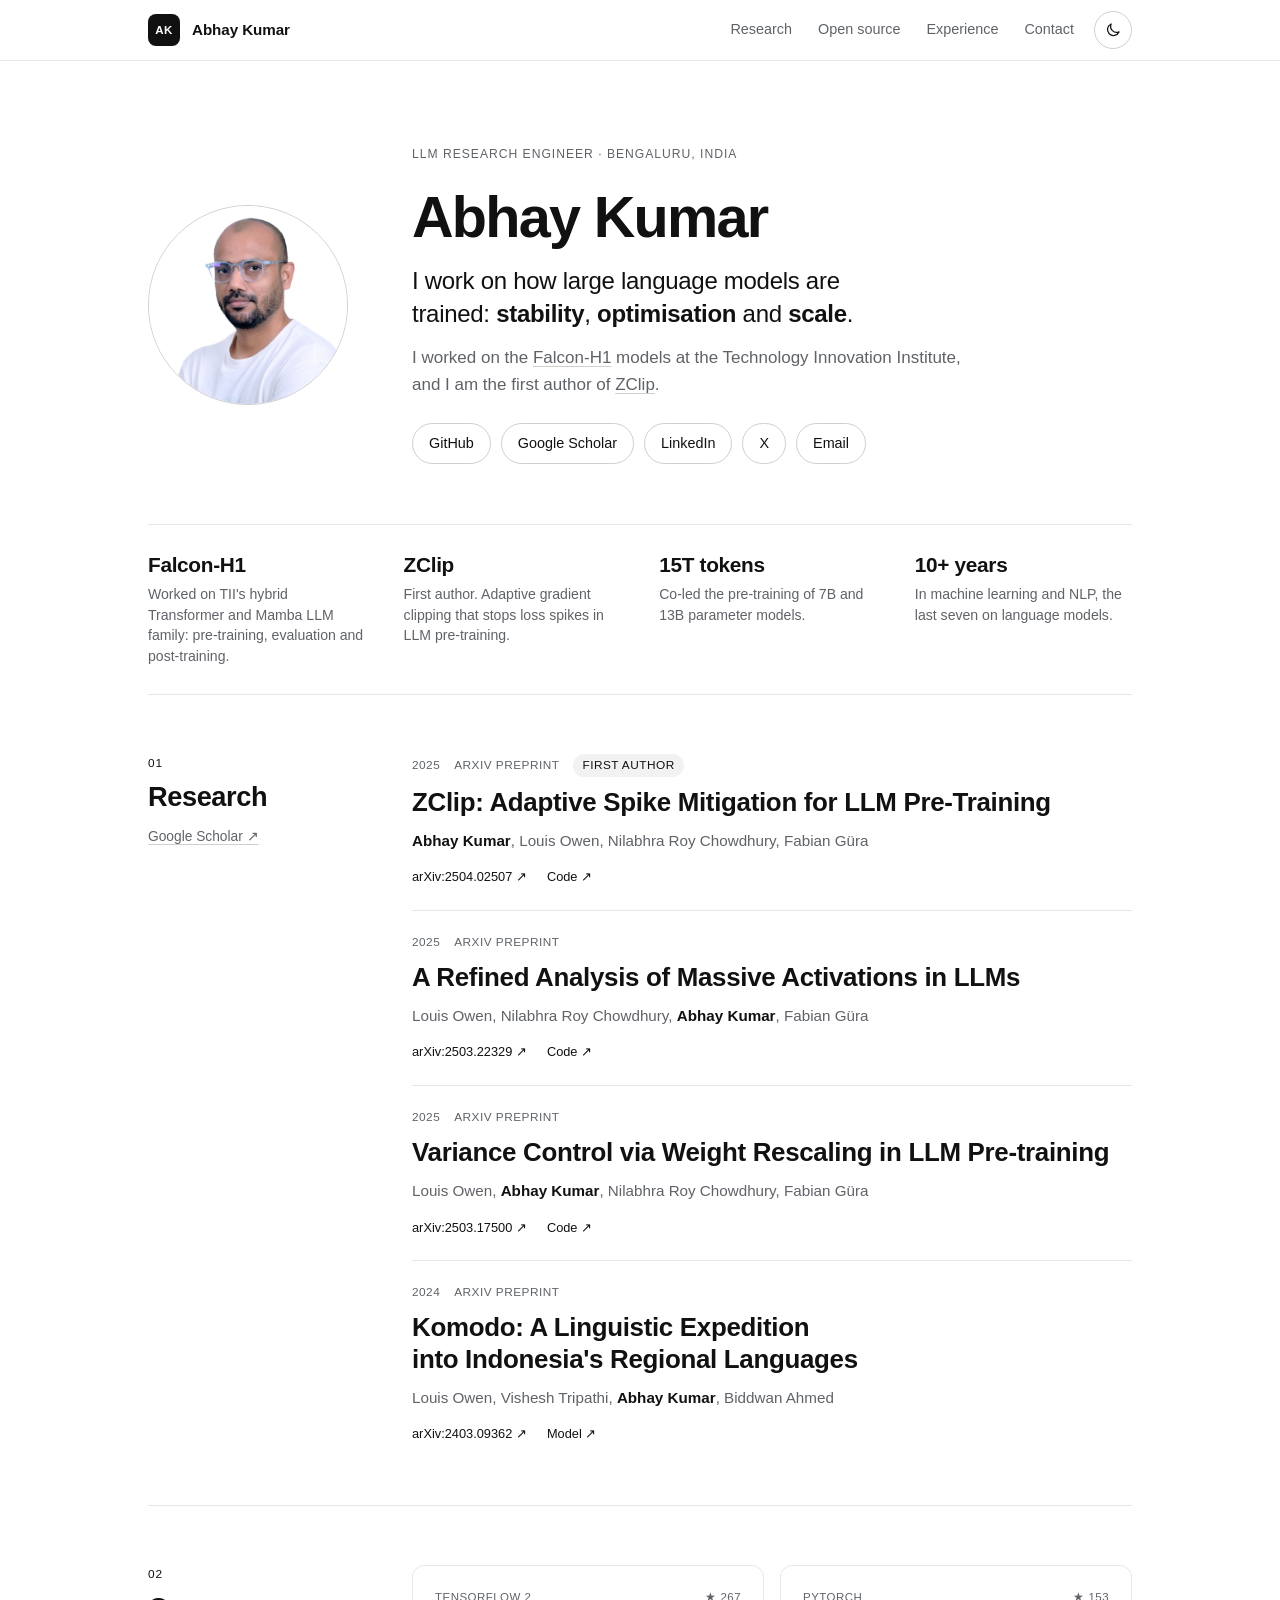
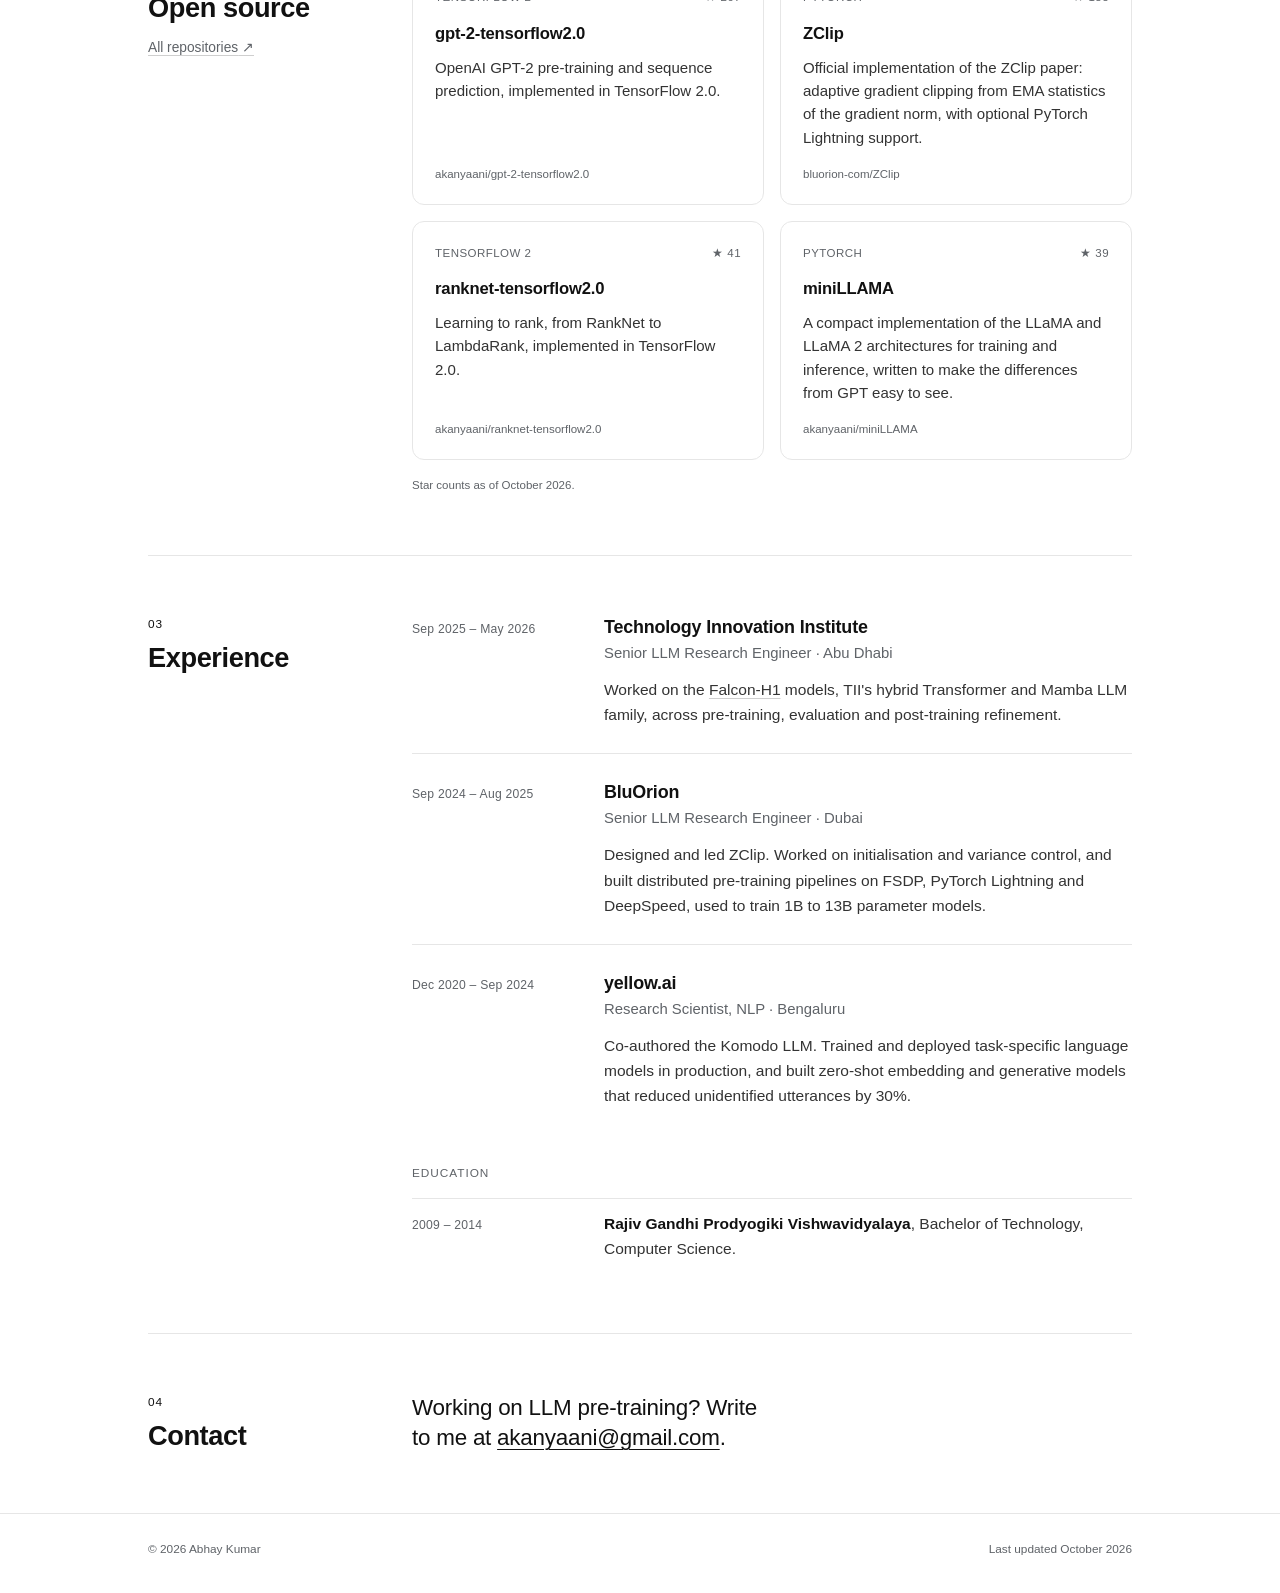
==== commit c85f75f1: "System sans font, single neutral colour scheme, drop BED paper" ====
--- a/index.html
+++ b/index.html
@@ -39,10 +39,7 @@
     })();
   </script>
 
-  <link rel="preconnect" href="https://fonts.googleapis.com">
-  <link rel="preconnect" href="https://fonts.gstatic.com" crossorigin>
-  <link href="https://fonts.googleapis.com/css2?family=Newsreader:ital,opsz,wght@0,6..72,400;0,6..72,500;1,6..72,400&display=swap" rel="stylesheet">
-  <link rel="stylesheet" href="style.css?v=4">
+  <link rel="stylesheet" href="style.css?v=5">
 
   <script type="application/ld+json">
   {
@@ -148,12 +145,6 @@
             <p class="authors">Louis Owen, Vishesh Tripathi, <b>Abhay Kumar</b>, Biddwan Ahmed</p>
             <p class="pub-links"><a href="https://arxiv.org/abs/2403.09362" rel="noopener">arXiv:2403.09362</a><a href="https://huggingface.co/Yellow-AI-NLP/komodo-7b-base" rel="noopener">Model</a></p>
           </li>
-          <li class="pub">
-            <p class="pub-meta"><span>2023</span><span>ICAICTA 2023 (IEEE)</span></p>
-            <h3><a href="https://arxiv.org/abs/2306.08852" rel="noopener">BED: Bi-Encoder-Based Detectors for Out-of-Distribution Detection</a></h3>
-            <p class="authors">Louis Owen, Biddwan Ahmed, <b>Abhay Kumar</b></p>
-            <p class="pub-links"><a href="https://arxiv.org/abs/2306.08852" rel="noopener">arXiv:2306.08852</a><a href="https://ieeexplore.ieee.org/document/10389907" rel="noopener">IEEE Xplore</a></p>
-          </li>
         </ol>
       </div>
     </section>
@@ -248,6 +239,6 @@
     </div>
   </footer>
 
-  <script src="script.js?v=4" defer></script>
+  <script src="script.js?v=5" defer></script>
 </body>
 </html>
--- a/style.css
+++ b/style.css
@@ -6,34 +6,34 @@
 :root {
   --bg: #ffffff;
   --bg-raised: #ffffff;
-  --ink: #1b1a17;
-  --ink-soft: #3b3933;
-  --muted: #625d53;
-  --rule: #e3ded3;
-  --rule-strong: #cfc8b9;
-  --accent: #b4390a;
-  --accent-soft: rgba(180, 57, 10, 0.09);
-  --focus: #b4390a;
-
-  --serif: "Newsreader", "Iowan Old Style", "Palatino Linotype", Palatino, Georgia, serif;
-  --sans: -apple-system, BlinkMacSystemFont, "Segoe UI", "Helvetica Neue", Helvetica, Arial, sans-serif;
-  --mono: ui-monospace, "SF Mono", SFMono-Regular, Menlo, Consolas, "Liberation Mono", monospace;
+  --ink: #111111;
+  --ink-soft: #333333;
+  --muted: #5f6368;
+  --rule: #e6e6e6;
+  --rule-strong: #cfcfcf;
+  --accent: #111111;
+  --accent-soft: rgba(0, 0, 0, 0.05);
+  --focus: #111111;
+
+  --sans: -apple-system, BlinkMacSystemFont, "Segoe UI", Roboto, "Helvetica Neue", Helvetica, Arial, sans-serif;
+  --serif: var(--sans);
+  --mono: var(--sans);
 
   --wrap: 1080px;
   --gutter: clamp(20px, 5vw, 48px);
 }
 
 :root[data-theme="dark"] {
-  --bg: #121311;
-  --bg-raised: #191a18;
-  --ink: #edebe5;
-  --ink-soft: #d3d0c7;
-  --muted: #a5a195;
-  --rule: #2a2b27;
-  --rule-strong: #3d3e38;
-  --accent: #ff9159;
-  --accent-soft: rgba(255, 145, 89, 0.12);
-  --focus: #ff9159;
+  --bg: #121212;
+  --bg-raised: #191919;
+  --ink: #ededed;
+  --ink-soft: #d2d2d2;
+  --muted: #a3a3a3;
+  --rule: #2a2a2a;
+  --rule-strong: #3d3d3d;
+  --accent: #ededed;
+  --accent-soft: rgba(255, 255, 255, 0.08);
+  --focus: #ededed;
 }
 
 /* ---------- base ---------- */
@@ -211,23 +211,23 @@
 
 h1 {
   font-family: var(--serif);
-  font-weight: 400;
-  font-size: clamp(2.6rem, 6vw, 4.2rem);
-  line-height: 0.98;
-  letter-spacing: -0.028em;
+  font-weight: 700;
+  font-size: clamp(2.4rem, 5.4vw, 3.6rem);
+  line-height: 1.05;
+  letter-spacing: -0.03em;
 }
 
 .lede {
   font-family: var(--serif);
-  font-size: clamp(1.4rem, 2.7vw, 1.9rem);
-  line-height: 1.28;
+  font-size: clamp(1.2rem, 2.2vw, 1.5rem);
+  line-height: 1.35;
   letter-spacing: -0.012em;
   color: var(--ink);
-  margin-top: 20px;
-  max-width: 24em;
+  margin-top: 18px;
+  max-width: 26em;
   text-wrap: balance;
 }
-.lede em { font-style: italic; color: var(--accent); }
+.lede em { font-style: normal; font-weight: 600; }
 
 .role {
   margin-top: 14px;
@@ -266,10 +266,11 @@
 }
 .hl dt {
   font-family: var(--serif);
-  font-size: 1.5rem;
+  font-size: 1.3rem;
+  font-weight: 700;
   line-height: 1.2;
-  letter-spacing: -0.01em;
-  color: var(--accent);
+  letter-spacing: -0.015em;
+  color: var(--ink);
 }
 .hl dd { margin: 6px 0 0; font-size: 0.88rem; line-height: 1.45; color: var(--muted); }
 
@@ -302,7 +303,7 @@
 }
 h2 {
   font-family: var(--serif);
-  font-weight: 400;
+  font-weight: 600;
   font-size: 1.7rem;
   line-height: 1.15;
   letter-spacing: -0.015em;
@@ -349,7 +350,7 @@
 
 .pub h3 {
   font-family: var(--serif);
-  font-weight: 500;
+  font-weight: 600;
   font-size: clamp(1.3rem, 2.3vw, 1.62rem);
   line-height: 1.22;
   letter-spacing: -0.012em;
@@ -511,7 +512,7 @@
 
 .contact-line {
   font-family: var(--serif);
-  font-size: clamp(1.3rem, 2.4vw, 1.7rem);
+  font-size: clamp(1.15rem, 2vw, 1.4rem);
   line-height: 1.34;
   letter-spacing: -0.01em;
   max-width: 26em;
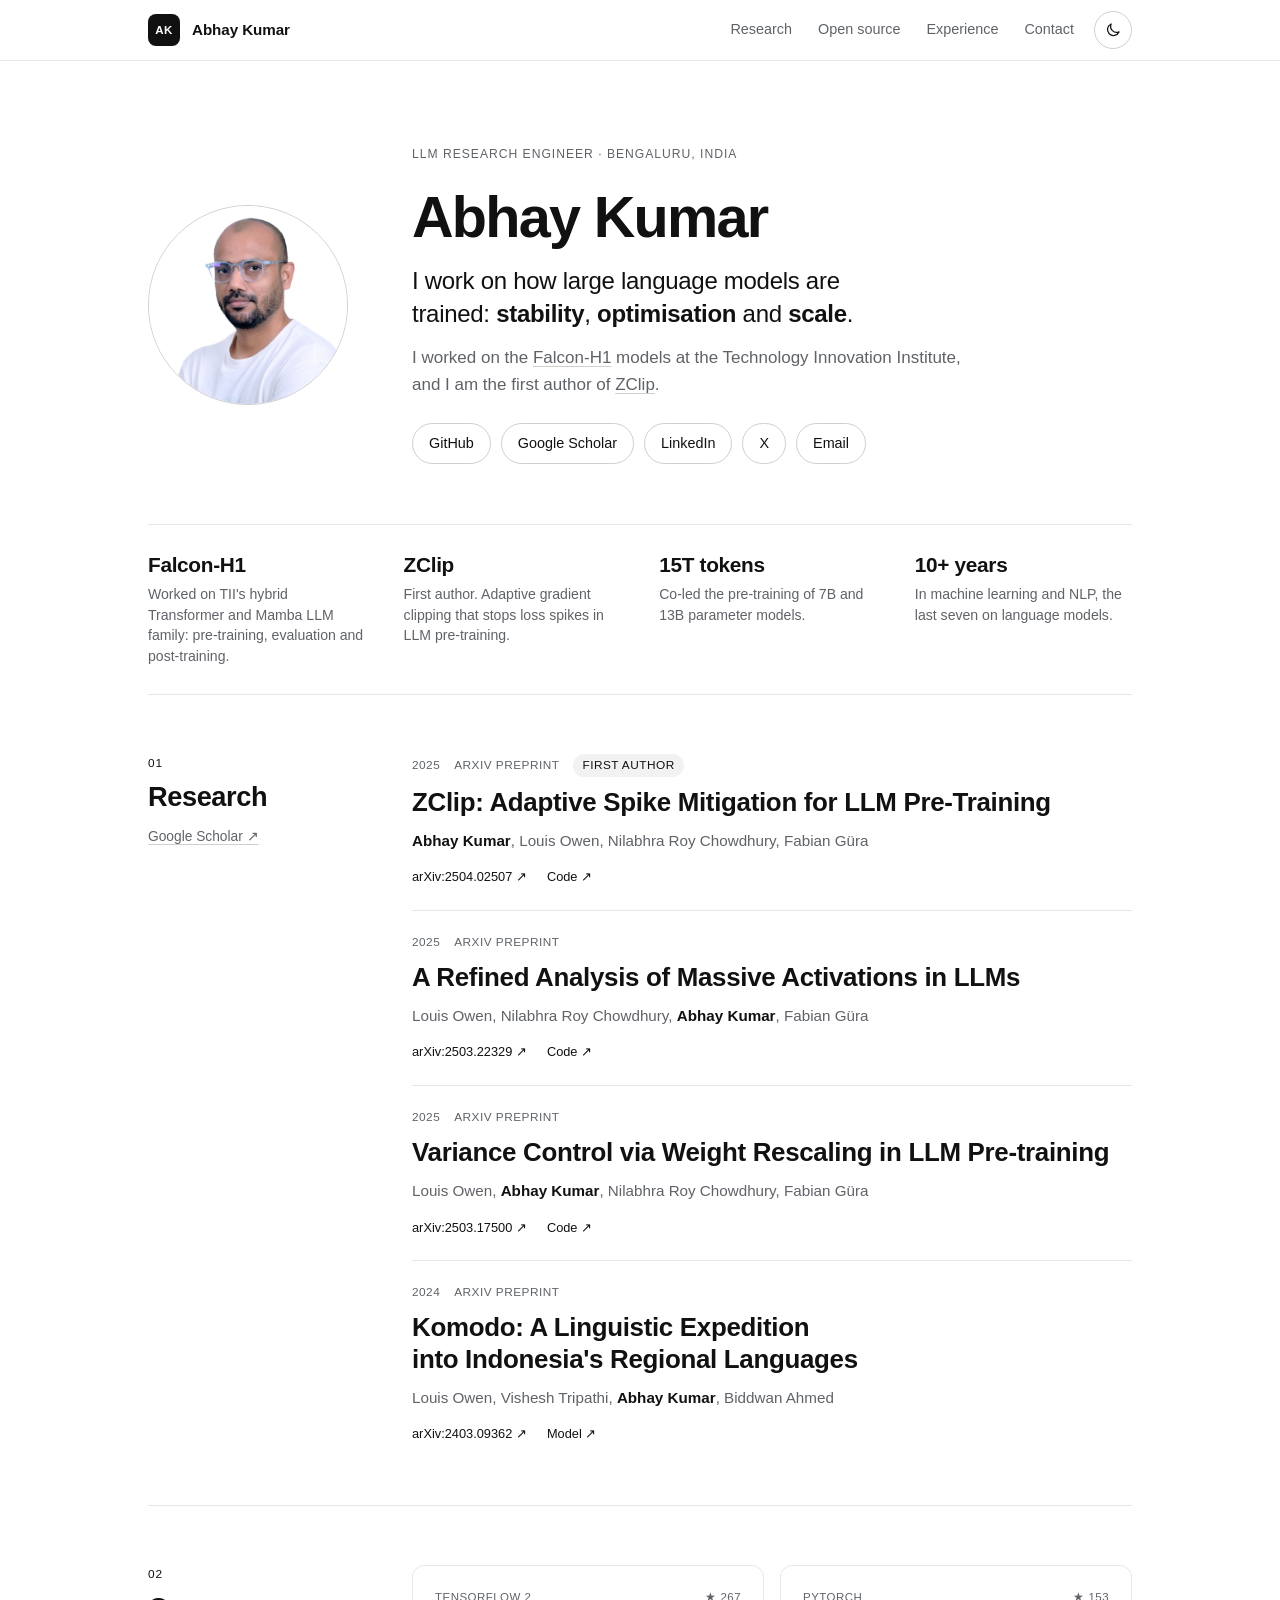
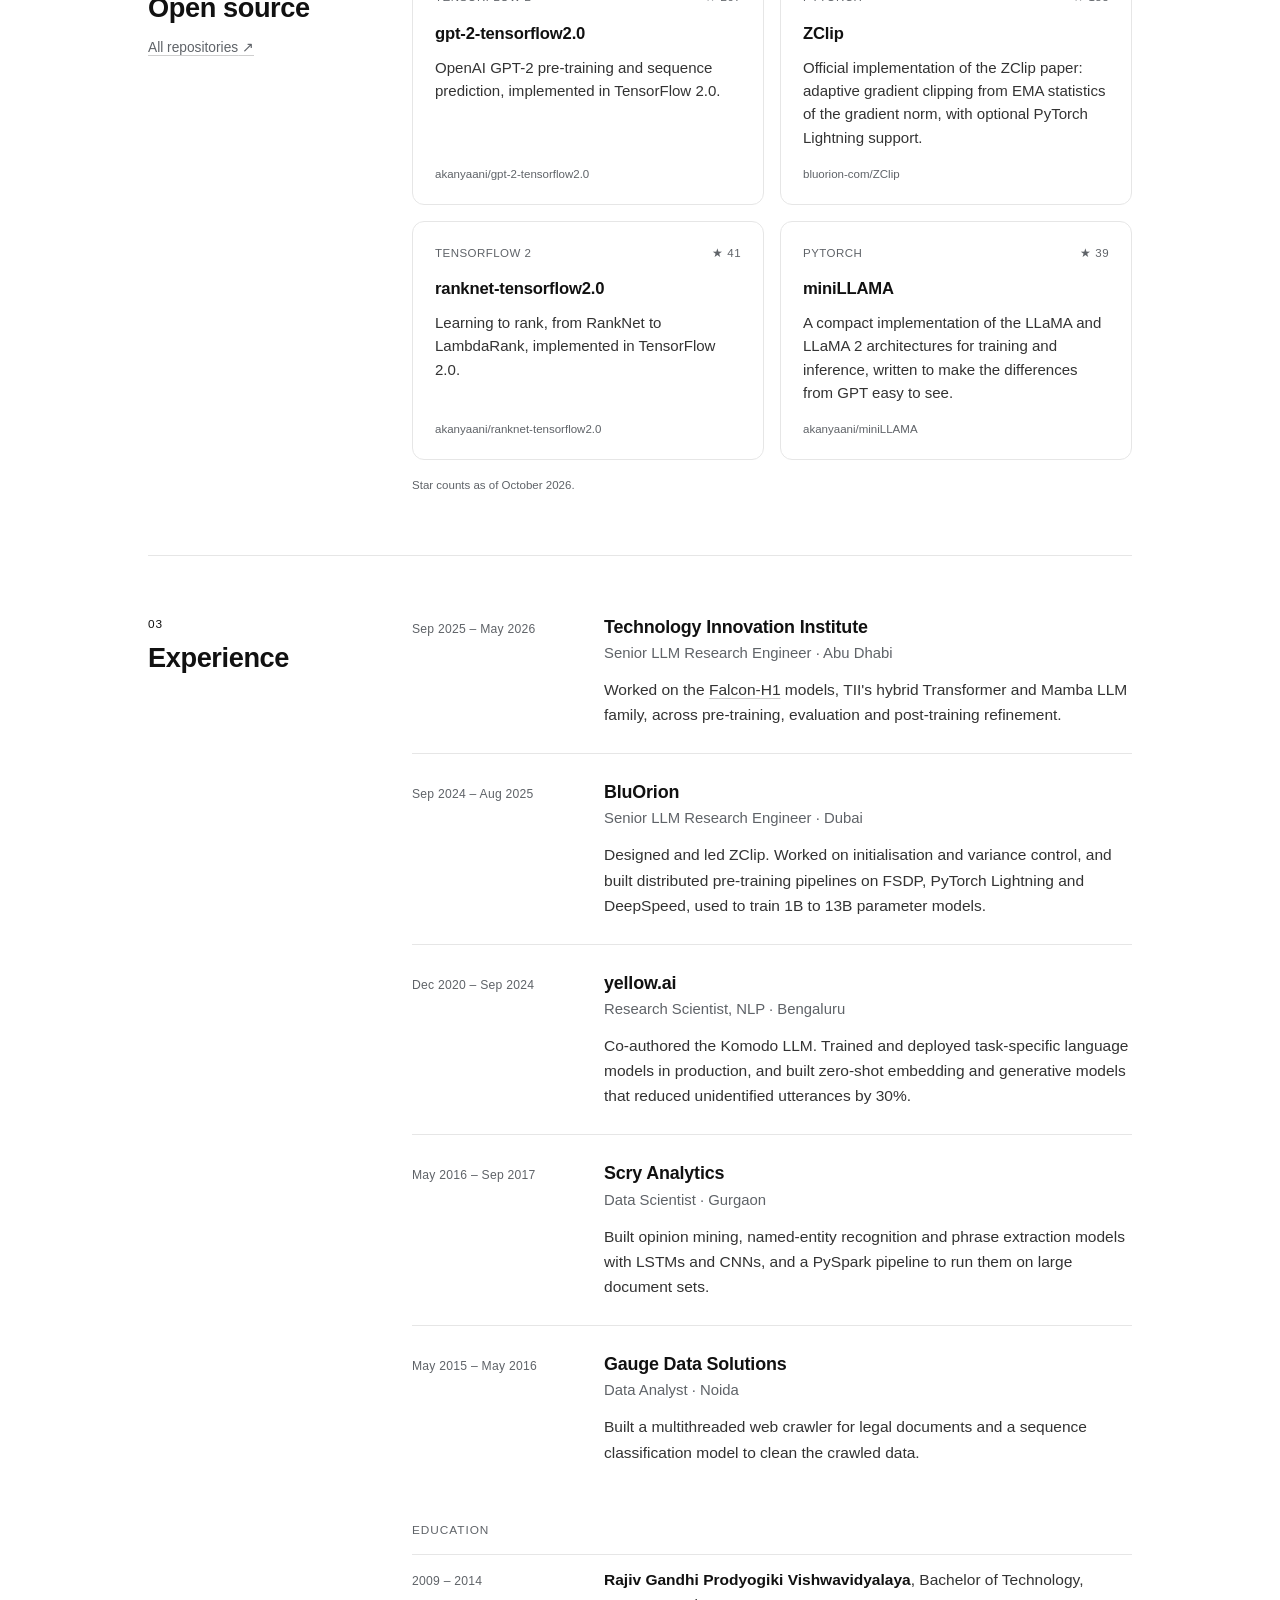
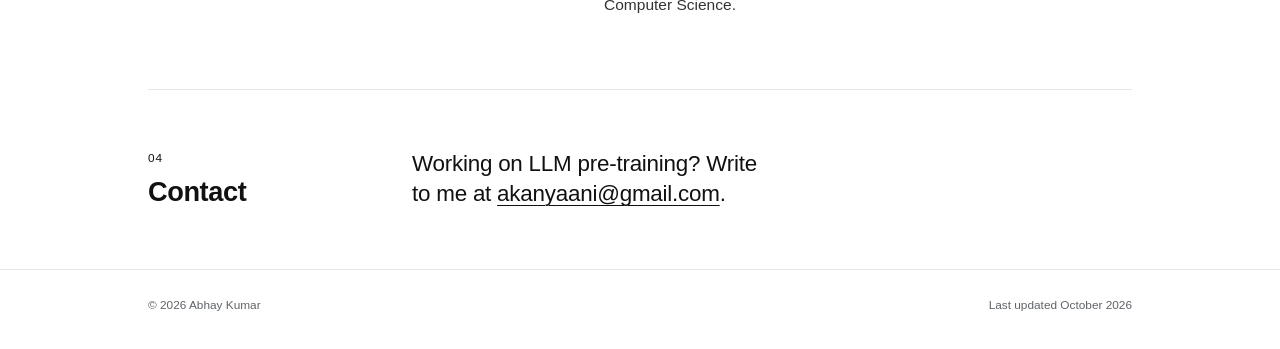
==== commit 4e05e921: "Experience: add Scry Analytics and Gauge Data Solutions" ====
--- a/index.html
+++ b/index.html
@@ -214,6 +214,22 @@
               <p>Co-authored the Komodo LLM. Trained and deployed task-specific language models in production, and built zero-shot embedding and generative models that reduced unidentified utterances by 30%.</p>
             </div>
           </li>
+          <li class="job">
+            <p class="when">May 2016 – Sep 2017</p>
+            <div class="what">
+              <h3>Scry Analytics</h3>
+              <p class="title">Data Scientist · Gurgaon</p>
+              <p>Built opinion mining, named-entity recognition and phrase extraction models with LSTMs and CNNs, and a PySpark pipeline to run them on large document sets.</p>
+            </div>
+          </li>
+          <li class="job">
+            <p class="when">May 2015 – May 2016</p>
+            <div class="what">
+              <h3>Gauge Data Solutions</h3>
+              <p class="title">Data Analyst · Noida</p>
+              <p>Built a multithreaded web crawler for legal documents and a sequence classification model to clean the crawled data.</p>
+            </div>
+          </li>
         </ol>
 
         <h3 class="sub">Education</h3>
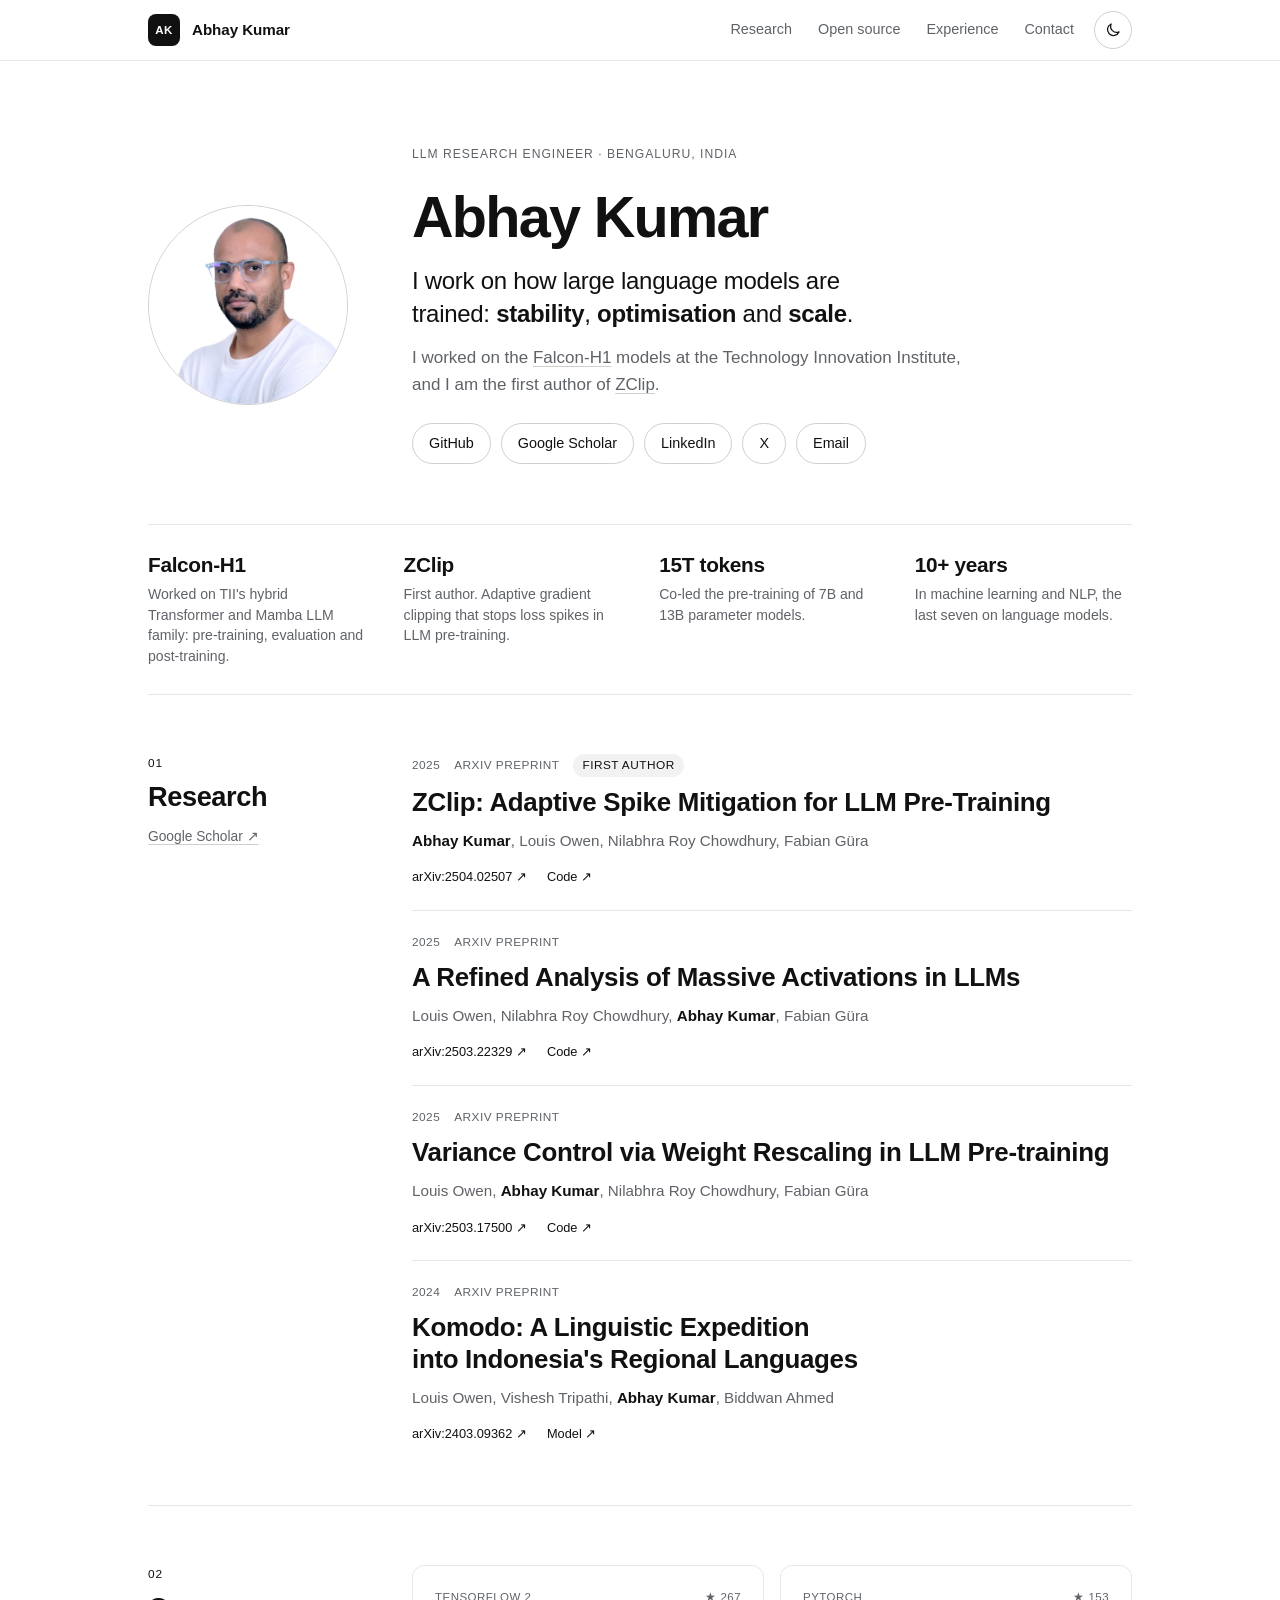
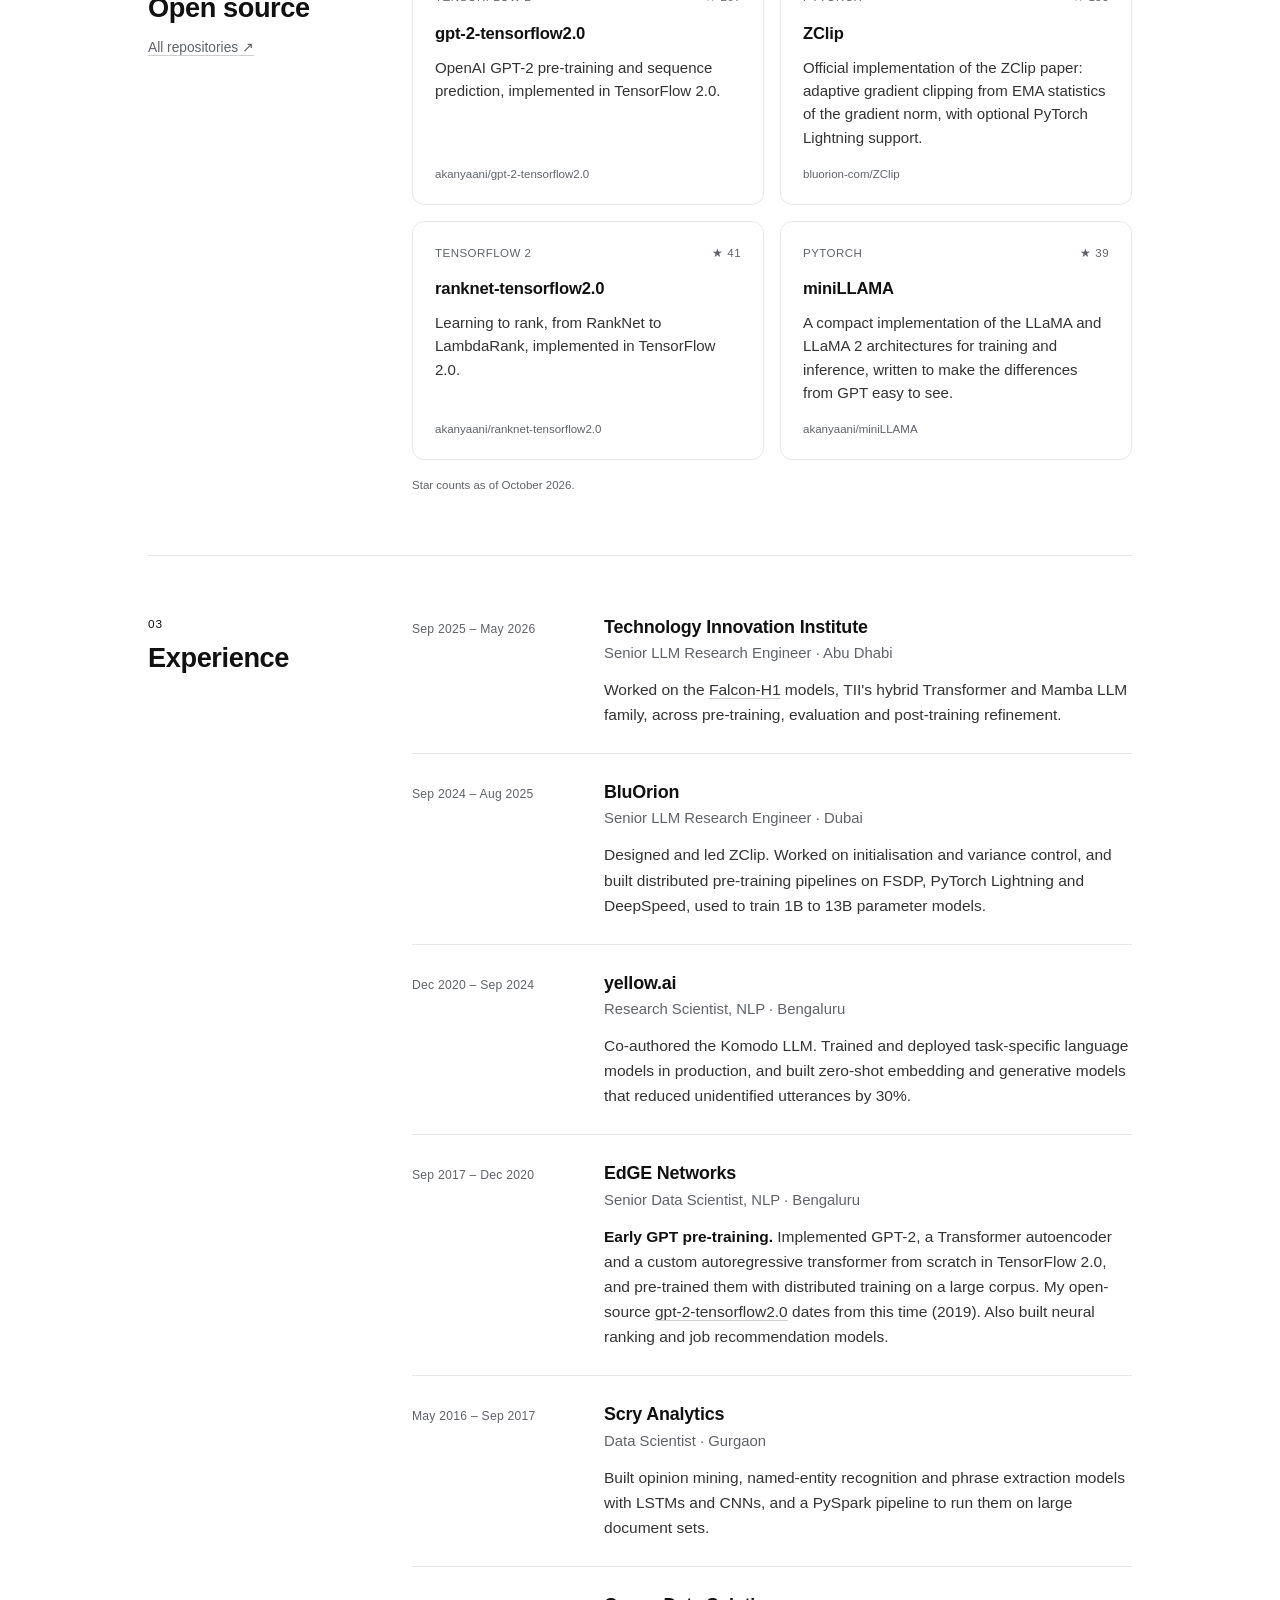
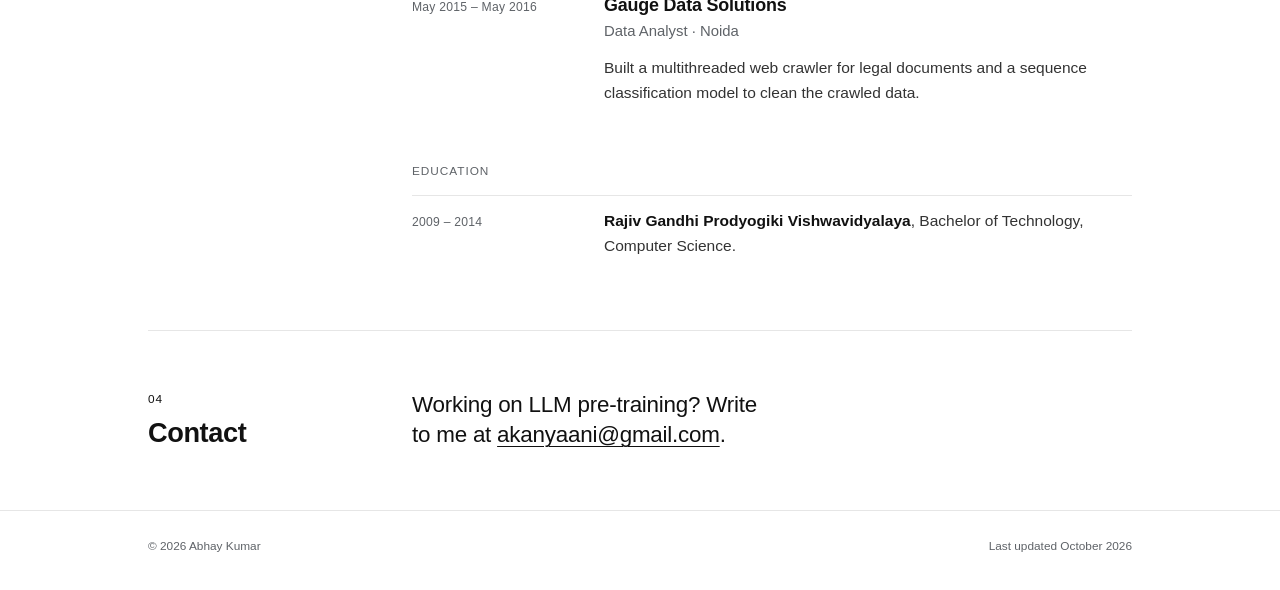
==== commit 21b4e9f3: "Experience: add EdGE Networks with early GPT pre-training work" ====
--- a/index.html
+++ b/index.html
@@ -39,7 +39,7 @@
     })();
   </script>
 
-  <link rel="stylesheet" href="style.css?v=5">
+  <link rel="stylesheet" href="style.css?v=6">
 
   <script type="application/ld+json">
   {
@@ -215,6 +215,14 @@
             </div>
           </li>
           <li class="job">
+            <p class="when">Sep 2017 – Dec 2020</p>
+            <div class="what">
+              <h3>EdGE Networks</h3>
+              <p class="title">Senior Data Scientist, NLP · Bengaluru</p>
+              <p><b>Early GPT pre-training.</b> Implemented GPT-2, a Transformer autoencoder and a custom autoregressive transformer from scratch in TensorFlow 2.0, and pre-trained them with distributed training on a large corpus. My open-source <a href="https://github.com/akanyaani/gpt-2-tensorflow2.0" rel="noopener">gpt-2-tensorflow2.0</a> dates from this time (2019). Also built neural ranking and job recommendation models.</p>
+            </div>
+          </li>
+          <li class="job">
             <p class="when">May 2016 – Sep 2017</p>
             <div class="what">
               <h3>Scry Analytics</h3>
--- a/style.css
+++ b/style.css
@@ -468,6 +468,7 @@
 
 .job h3 { font-size: 1.12rem; font-weight: 600; letter-spacing: -0.01em; line-height: 1.35; }
 .job .title { font-size: 0.93rem; color: var(--muted); margin-top: 2px; }
+.job .what b { color: var(--ink); font-weight: 600; }
 .job .what > p:not(.title), .job .what > ul {
   margin-top: 12px;
   max-width: 41em;
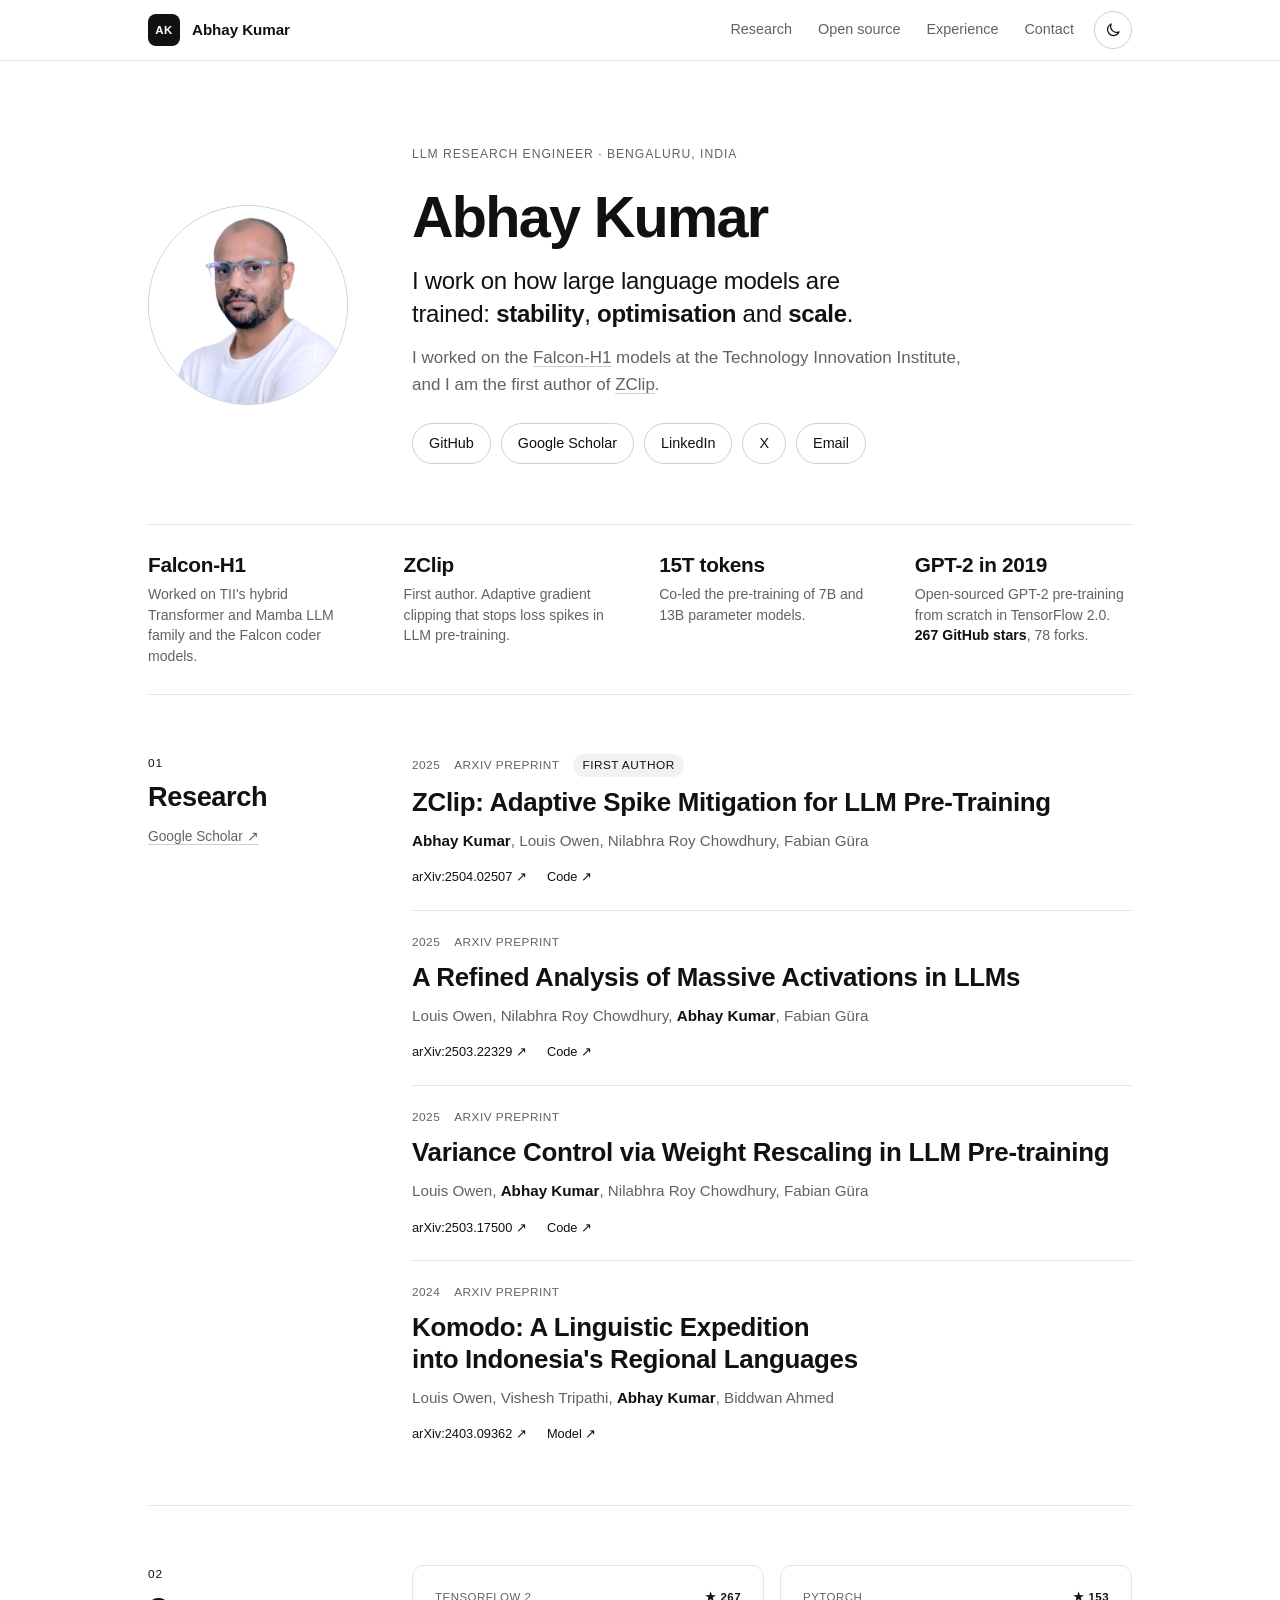
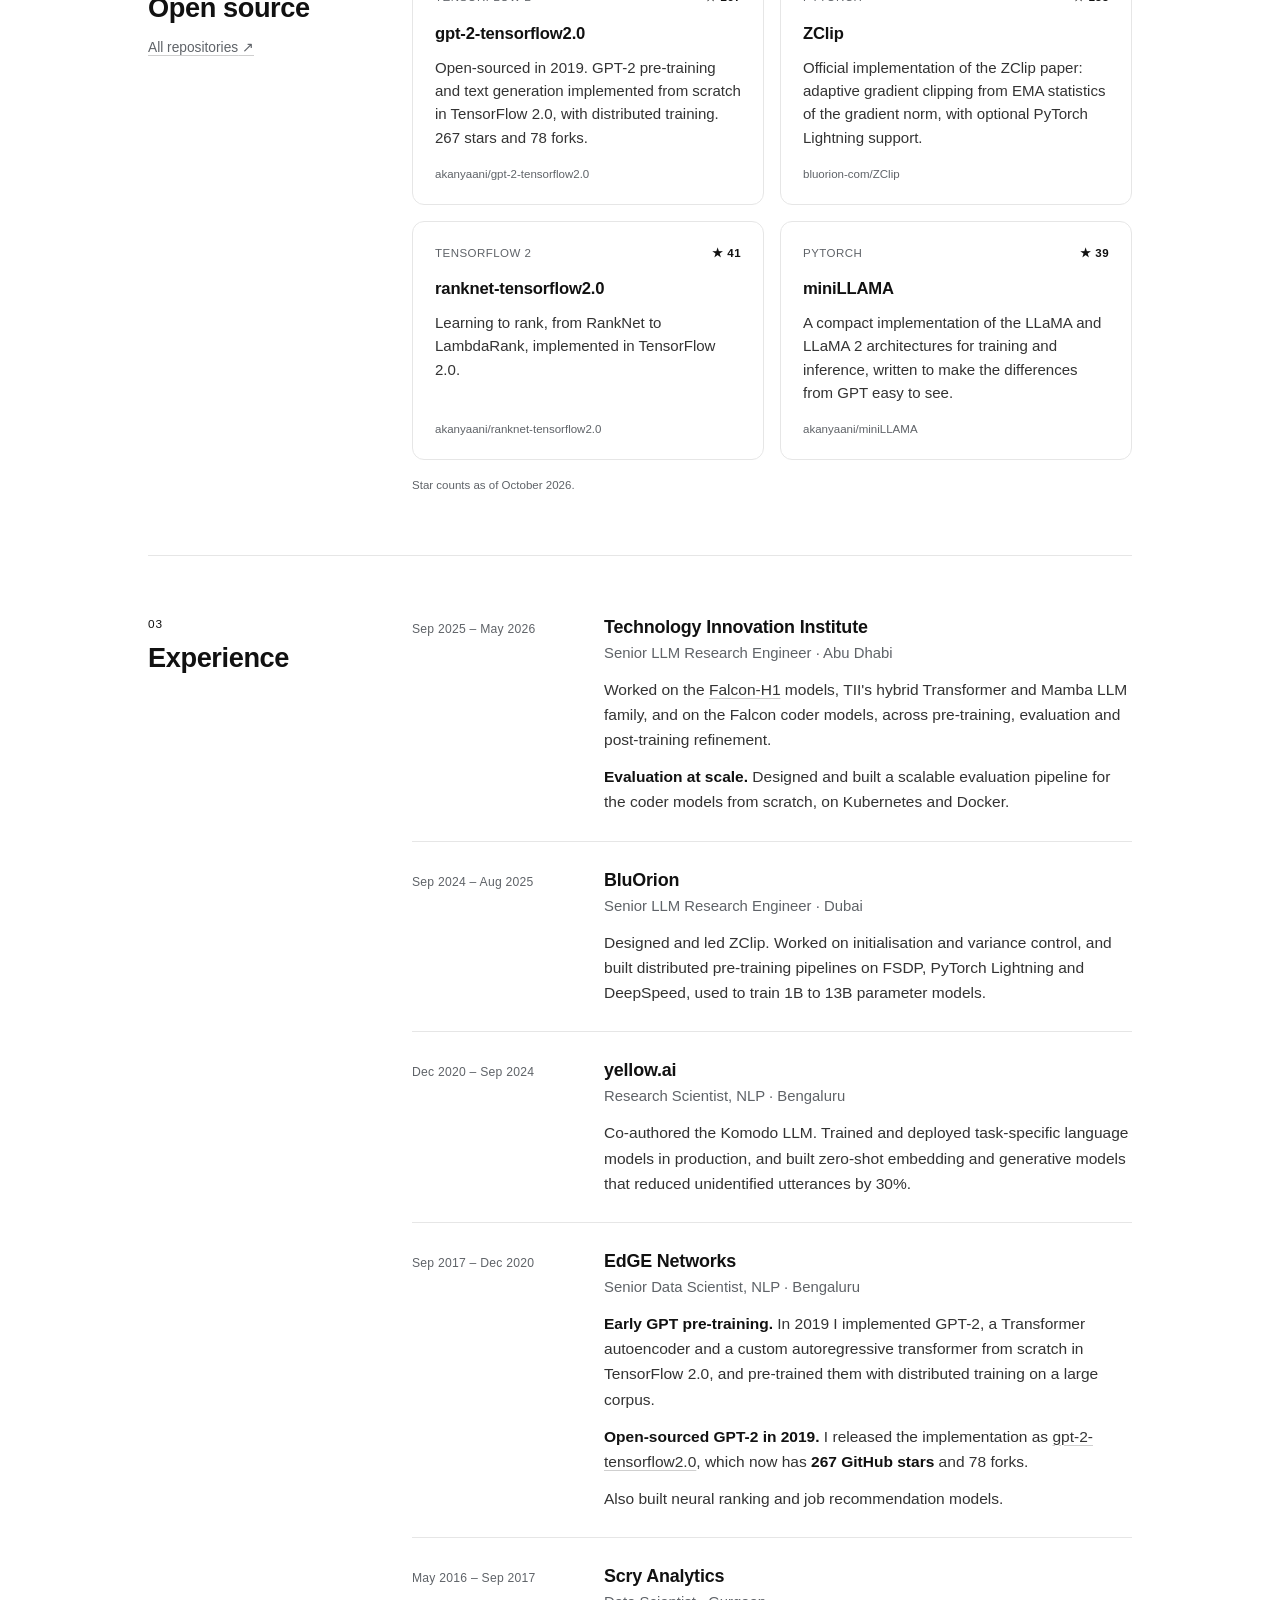
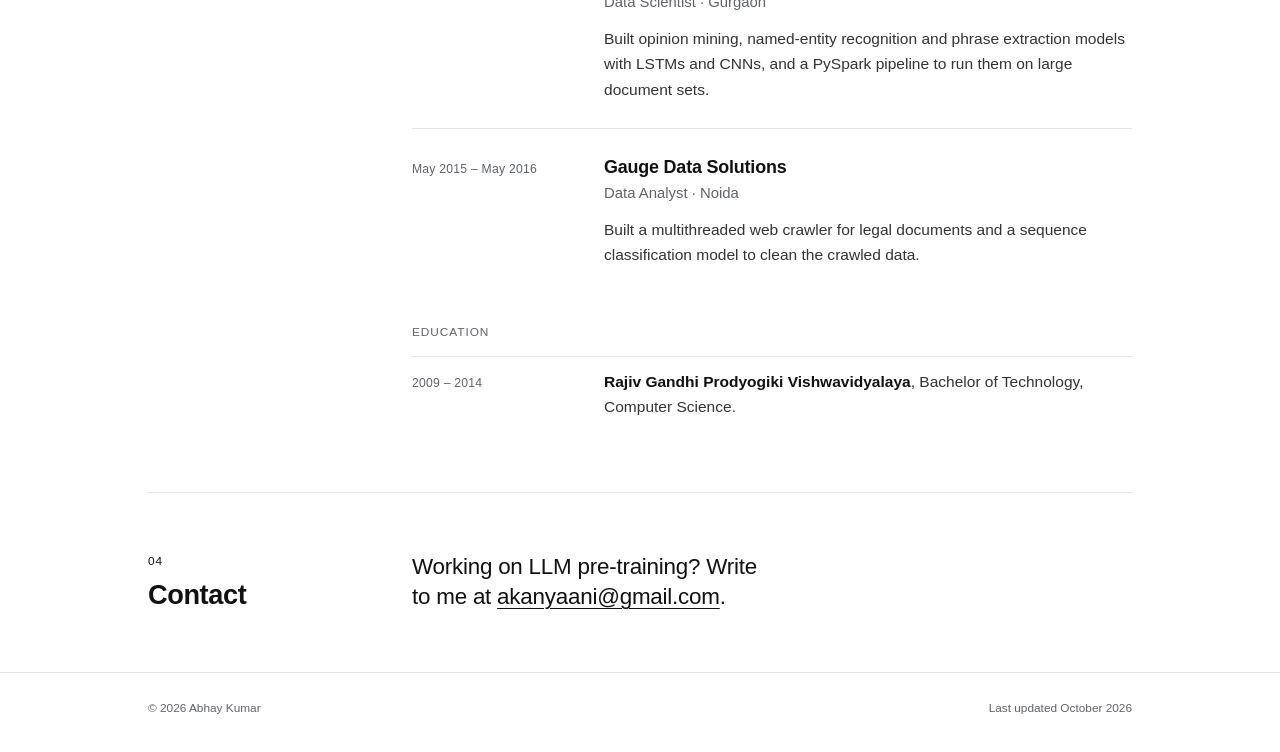
==== commit 668e0ad3: "TII: Falcon coder and evaluation pipeline; highlight 2019 GPT-2 open-source work" ====
--- a/index.html
+++ b/index.html
@@ -39,7 +39,7 @@
     })();
   </script>
 
-  <link rel="stylesheet" href="style.css?v=6">
+  <link rel="stylesheet" href="style.css?v=7">
 
   <script type="application/ld+json">
   {
@@ -107,10 +107,10 @@
     <!-- HIGHLIGHTS -->
     <section class="wrap" aria-label="Highlights">
       <dl class="hl">
-        <div><dt>Falcon-H1</dt><dd>Worked on TII's hybrid Transformer and Mamba LLM family: pre-training, evaluation and post-training.</dd></div>
+        <div><dt>Falcon-H1</dt><dd>Worked on TII's hybrid Transformer and Mamba LLM family and the Falcon coder models.</dd></div>
         <div><dt>ZClip</dt><dd>First author. Adaptive gradient clipping that stops loss spikes in LLM pre-training.</dd></div>
         <div><dt>15T tokens</dt><dd>Co-led the pre-training of 7B and 13B parameter models.</dd></div>
-        <div><dt>10+ years</dt><dd>In machine learning and NLP, the last seven on language models.</dd></div>
+        <div><dt>GPT-2 in 2019</dt><dd>Open-sourced GPT-2 pre-training from scratch in TensorFlow 2.0. <b>267 GitHub stars</b>, 78 forks.</dd></div>
       </dl>
     </section>
 
@@ -159,7 +159,7 @@
           <li class="proj">
             <p class="proj-top"><span class="lang">TensorFlow 2</span><span class="stars" title="GitHub stars as of October 2026">★ 267</span></p>
             <h3><a href="https://github.com/akanyaani/gpt-2-tensorflow2.0" rel="noopener">gpt-2-tensorflow2.0</a></h3>
-            <p>OpenAI GPT-2 pre-training and sequence prediction, implemented in TensorFlow 2.0.</p>
+            <p>Open-sourced in 2019. GPT-2 pre-training and text generation implemented from scratch in TensorFlow 2.0, with distributed training. 267 stars and 78 forks.</p>
             <p class="proj-foot">akanyaani/gpt-2-tensorflow2.0</p>
           </li>
           <li class="proj">
@@ -195,7 +195,8 @@
             <div class="what">
               <h3>Technology Innovation Institute</h3>
               <p class="title">Senior LLM Research Engineer · Abu Dhabi</p>
-              <p>Worked on the <a href="https://github.com/tiiuae/Falcon-H1" rel="noopener">Falcon-H1</a> models, TII's hybrid Transformer and Mamba LLM family, across pre-training, evaluation and post-training refinement.</p>
+              <p>Worked on the <a href="https://github.com/tiiuae/Falcon-H1" rel="noopener">Falcon-H1</a> models, TII's hybrid Transformer and Mamba LLM family, and on the Falcon coder models, across pre-training, evaluation and post-training refinement.</p>
+              <p><b>Evaluation at scale.</b> Designed and built a scalable evaluation pipeline for the coder models from scratch, on Kubernetes and Docker.</p>
             </div>
           </li>
           <li class="job">
@@ -219,7 +220,9 @@
             <div class="what">
               <h3>EdGE Networks</h3>
               <p class="title">Senior Data Scientist, NLP · Bengaluru</p>
-              <p><b>Early GPT pre-training.</b> Implemented GPT-2, a Transformer autoencoder and a custom autoregressive transformer from scratch in TensorFlow 2.0, and pre-trained them with distributed training on a large corpus. My open-source <a href="https://github.com/akanyaani/gpt-2-tensorflow2.0" rel="noopener">gpt-2-tensorflow2.0</a> dates from this time (2019). Also built neural ranking and job recommendation models.</p>
+              <p><b>Early GPT pre-training.</b> In 2019 I implemented GPT-2, a Transformer autoencoder and a custom autoregressive transformer from scratch in TensorFlow 2.0, and pre-trained them with distributed training on a large corpus.</p>
+              <p><b>Open-sourced GPT-2 in 2019.</b> I released the implementation as <a href="https://github.com/akanyaani/gpt-2-tensorflow2.0" rel="noopener">gpt-2-tensorflow2.0</a>, which now has <b>267 GitHub stars</b> and 78 forks.</p>
+              <p>Also built neural ranking and job recommendation models.</p>
             </div>
           </li>
           <li class="job">
--- a/style.css
+++ b/style.css
@@ -272,6 +272,7 @@
   letter-spacing: -0.015em;
   color: var(--ink);
 }
+.hl dd b { color: var(--ink); font-weight: 600; }
 .hl dd { margin: 6px 0 0; font-size: 0.88rem; line-height: 1.45; color: var(--muted); }
 
 /* ---------- sections ---------- */
@@ -410,7 +411,7 @@
   text-transform: uppercase;
   color: var(--muted);
 }
-.stars { white-space: nowrap; }
+.stars { white-space: nowrap; font-weight: 700; color: var(--ink); }
 .stars.new { color: var(--accent); }
 
 .proj h3 {
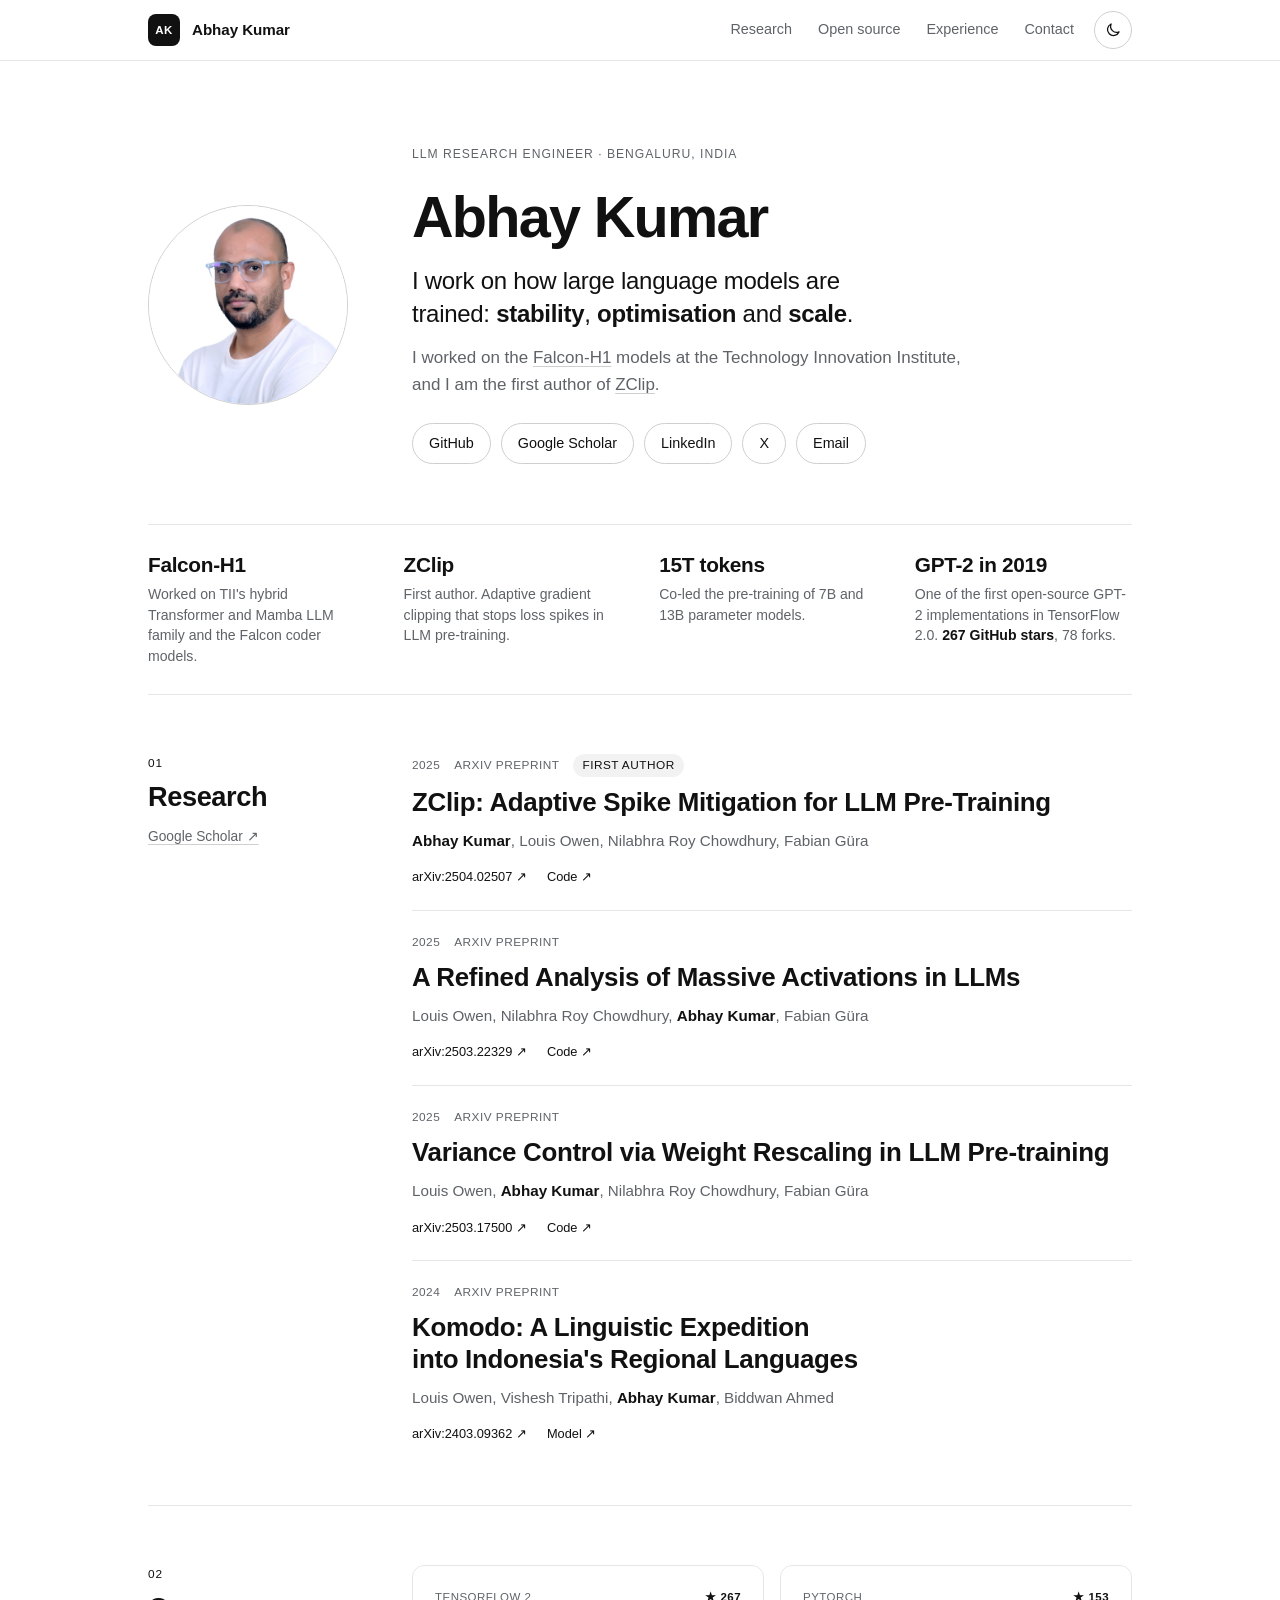
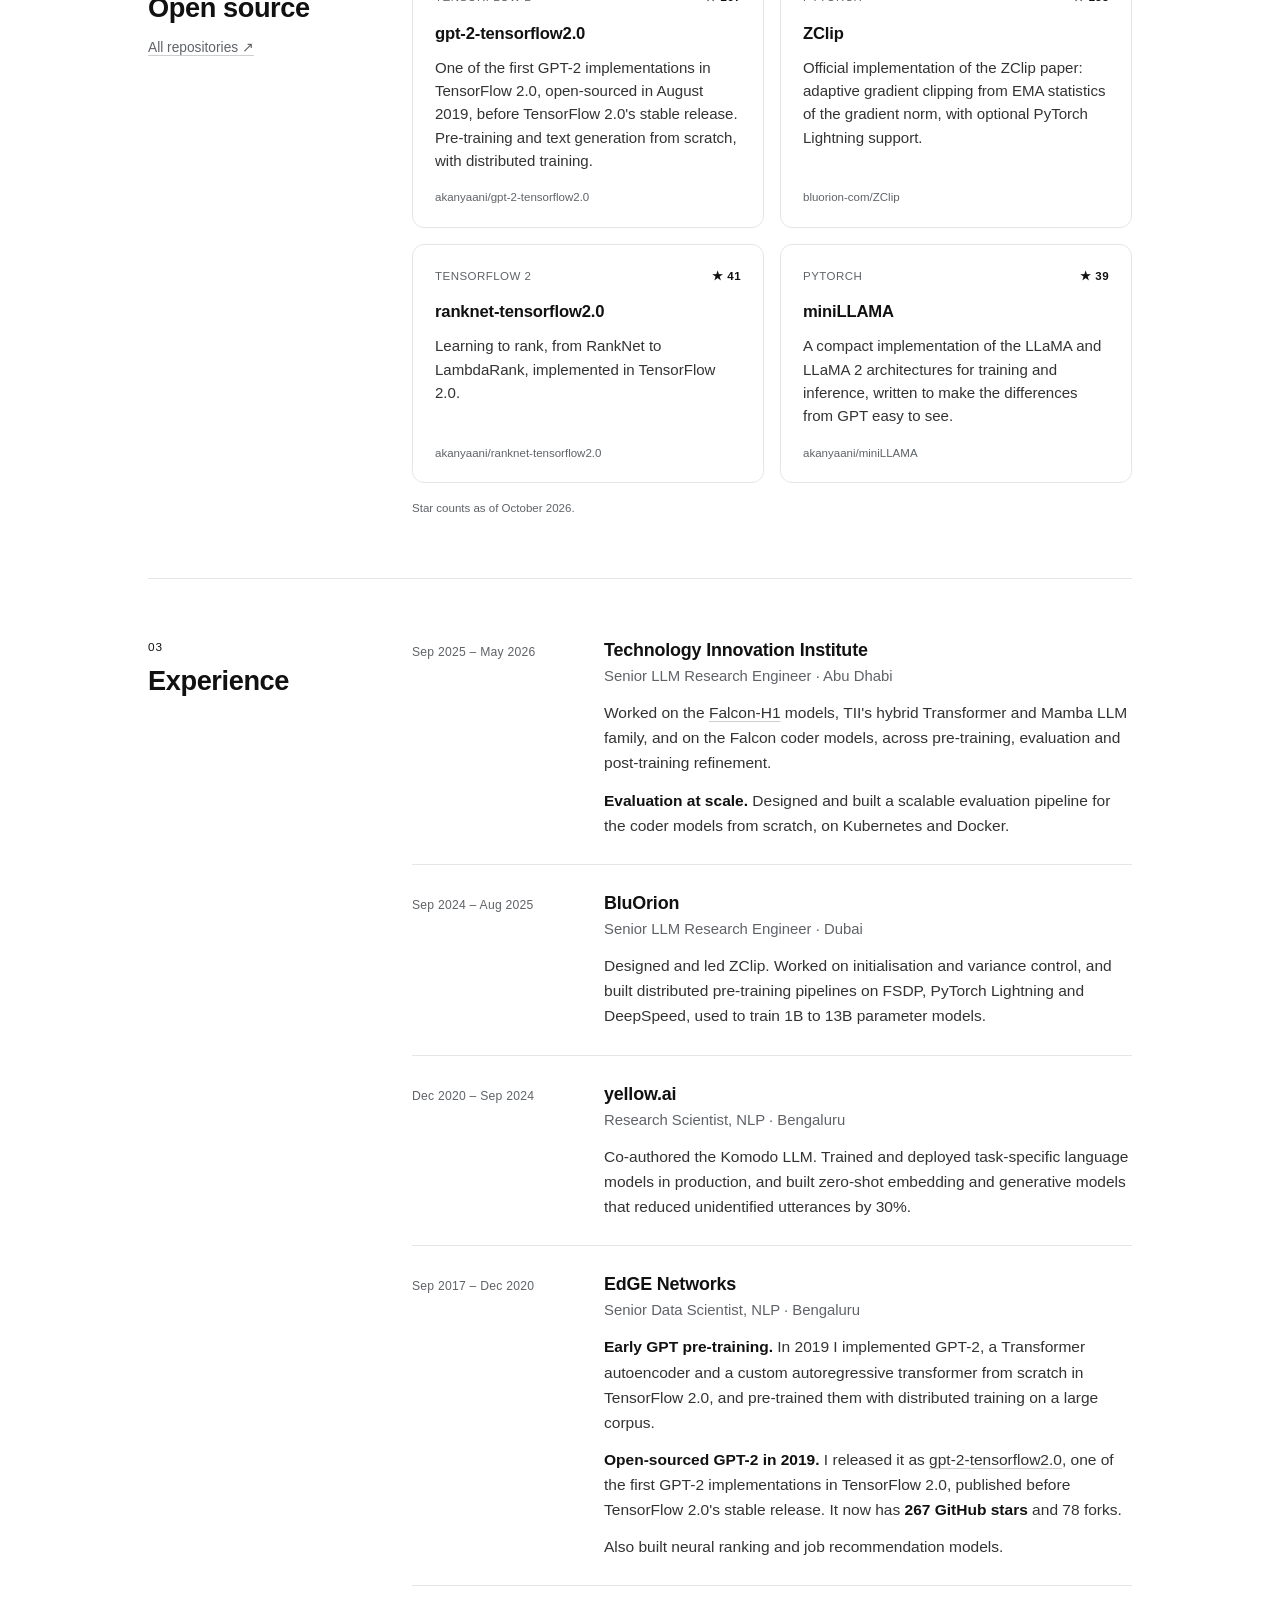
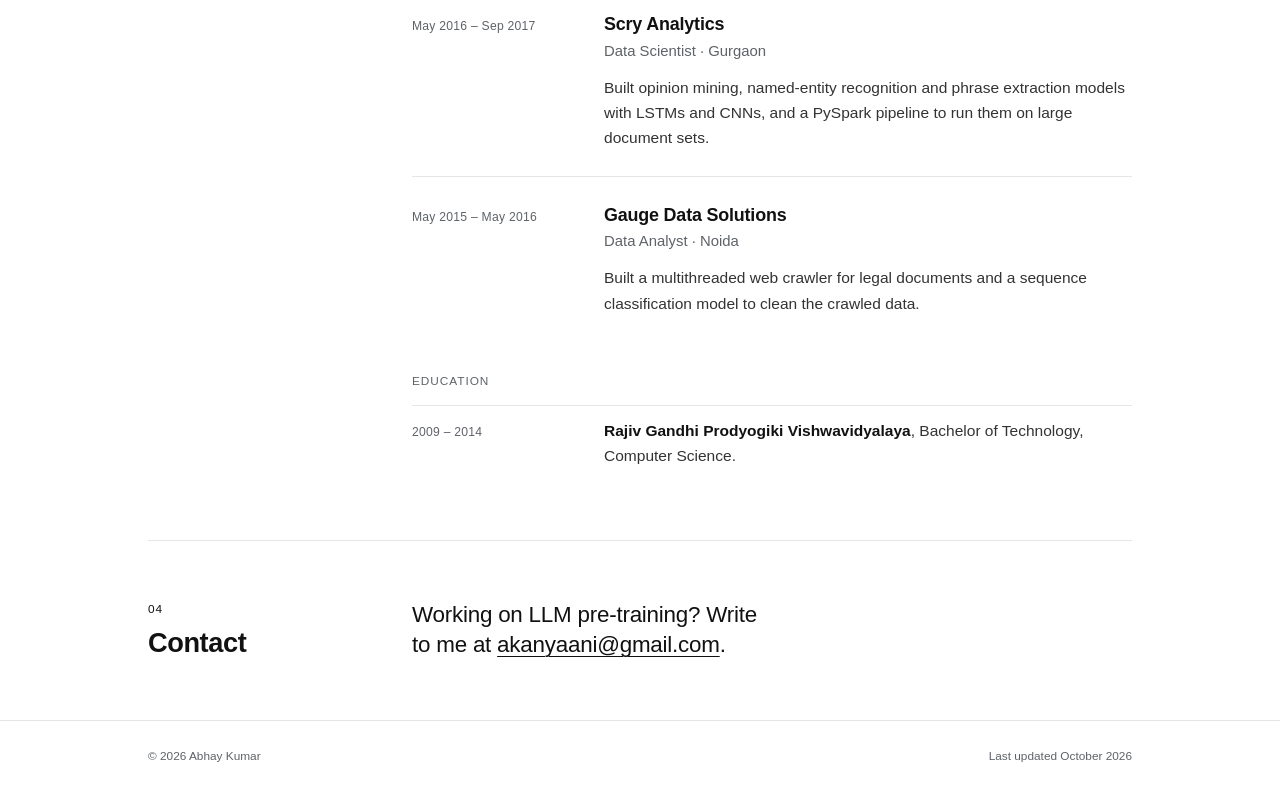
==== commit 4c4e978c: "Describe gpt-2-tensorflow2.0 as one of the first TF 2.0 implementations" ====
--- a/index.html
+++ b/index.html
@@ -110,7 +110,7 @@
         <div><dt>Falcon-H1</dt><dd>Worked on TII's hybrid Transformer and Mamba LLM family and the Falcon coder models.</dd></div>
         <div><dt>ZClip</dt><dd>First author. Adaptive gradient clipping that stops loss spikes in LLM pre-training.</dd></div>
         <div><dt>15T tokens</dt><dd>Co-led the pre-training of 7B and 13B parameter models.</dd></div>
-        <div><dt>GPT-2 in 2019</dt><dd>Open-sourced GPT-2 pre-training from scratch in TensorFlow 2.0. <b>267 GitHub stars</b>, 78 forks.</dd></div>
+        <div><dt>GPT-2 in 2019</dt><dd>One of the first open-source GPT-2 implementations in TensorFlow 2.0. <b>267 GitHub stars</b>, 78 forks.</dd></div>
       </dl>
     </section>
 
@@ -159,7 +159,7 @@
           <li class="proj">
             <p class="proj-top"><span class="lang">TensorFlow 2</span><span class="stars" title="GitHub stars as of October 2026">★ 267</span></p>
             <h3><a href="https://github.com/akanyaani/gpt-2-tensorflow2.0" rel="noopener">gpt-2-tensorflow2.0</a></h3>
-            <p>Open-sourced in 2019. GPT-2 pre-training and text generation implemented from scratch in TensorFlow 2.0, with distributed training. 267 stars and 78 forks.</p>
+            <p>One of the first GPT-2 implementations in TensorFlow 2.0, open-sourced in August 2019, before TensorFlow 2.0's stable release. Pre-training and text generation from scratch, with distributed training.</p>
             <p class="proj-foot">akanyaani/gpt-2-tensorflow2.0</p>
           </li>
           <li class="proj">
@@ -221,7 +221,7 @@
               <h3>EdGE Networks</h3>
               <p class="title">Senior Data Scientist, NLP · Bengaluru</p>
               <p><b>Early GPT pre-training.</b> In 2019 I implemented GPT-2, a Transformer autoencoder and a custom autoregressive transformer from scratch in TensorFlow 2.0, and pre-trained them with distributed training on a large corpus.</p>
-              <p><b>Open-sourced GPT-2 in 2019.</b> I released the implementation as <a href="https://github.com/akanyaani/gpt-2-tensorflow2.0" rel="noopener">gpt-2-tensorflow2.0</a>, which now has <b>267 GitHub stars</b> and 78 forks.</p>
+              <p><b>Open-sourced GPT-2 in 2019.</b> I released it as <a href="https://github.com/akanyaani/gpt-2-tensorflow2.0" rel="noopener">gpt-2-tensorflow2.0</a>, one of the first GPT-2 implementations in TensorFlow 2.0, published before TensorFlow 2.0's stable release. It now has <b>267 GitHub stars</b> and 78 forks.</p>
               <p>Also built neural ranking and job recommendation models.</p>
             </div>
           </li>
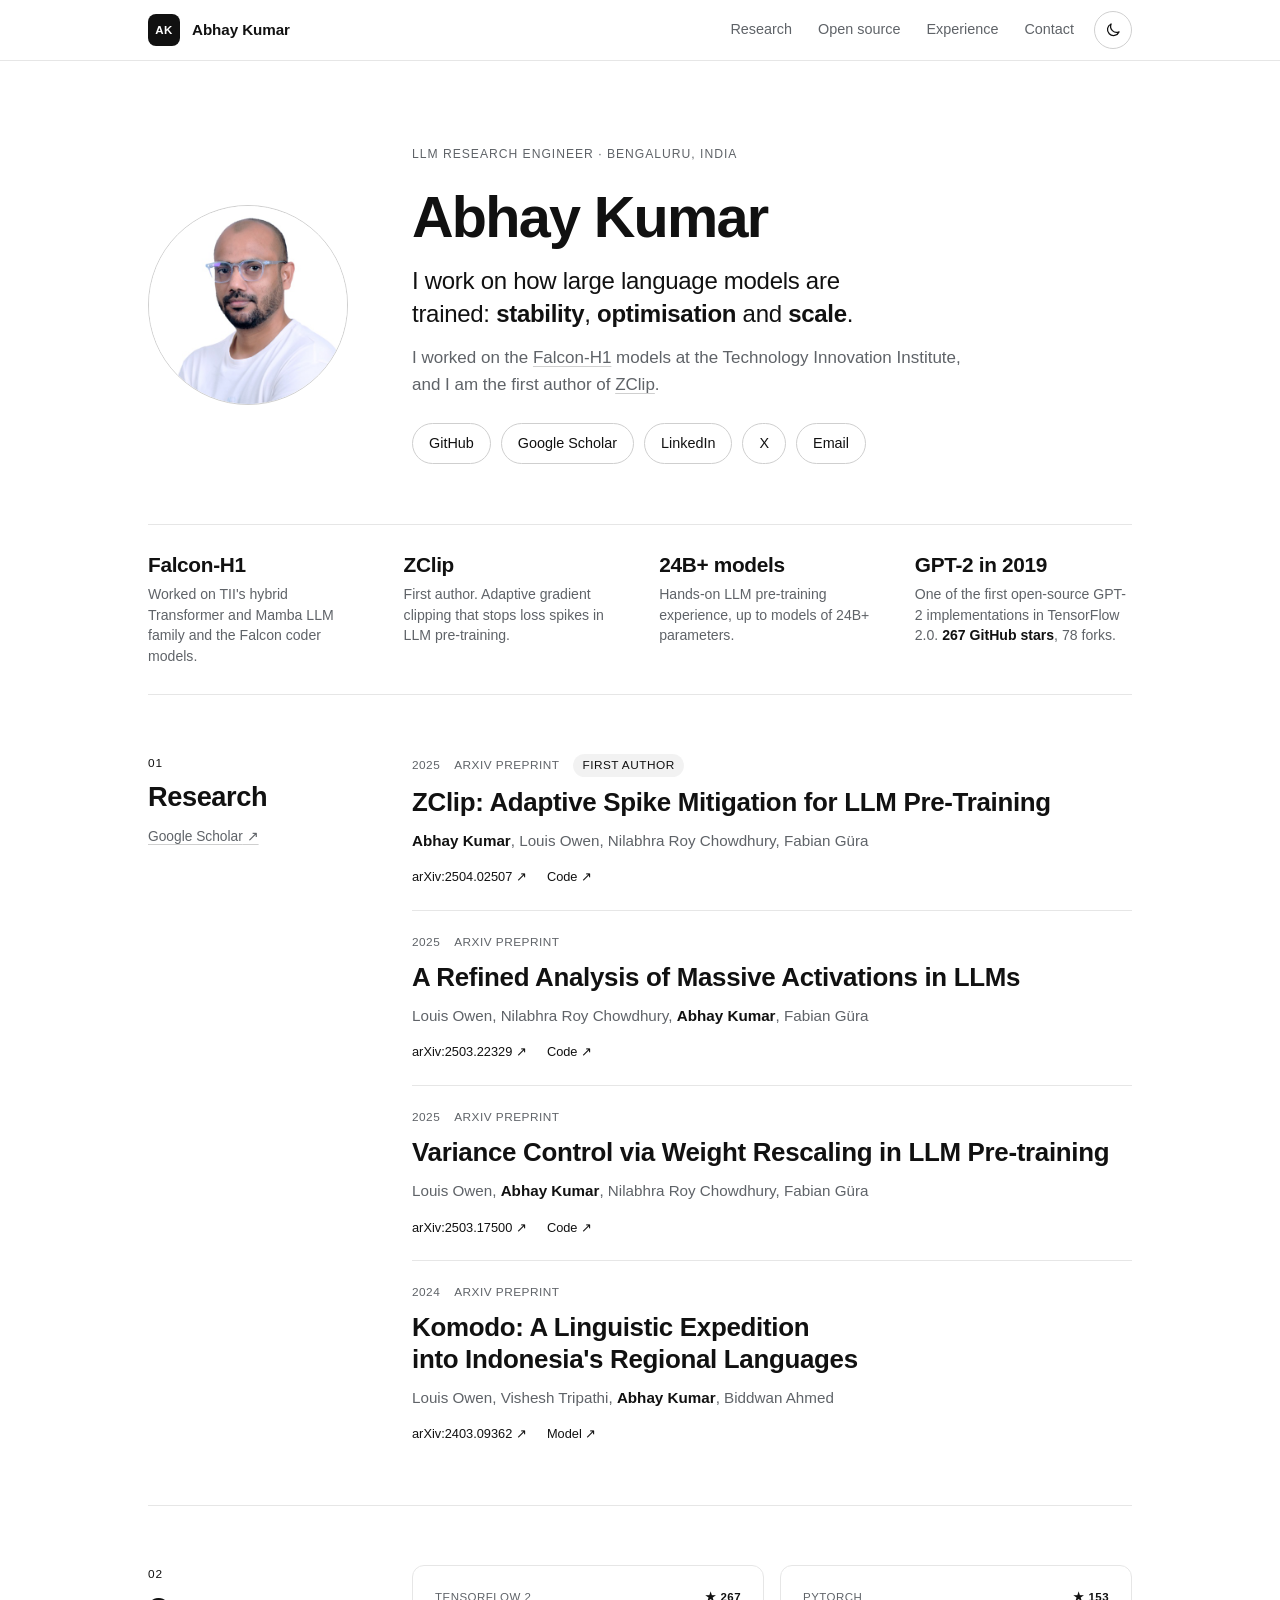
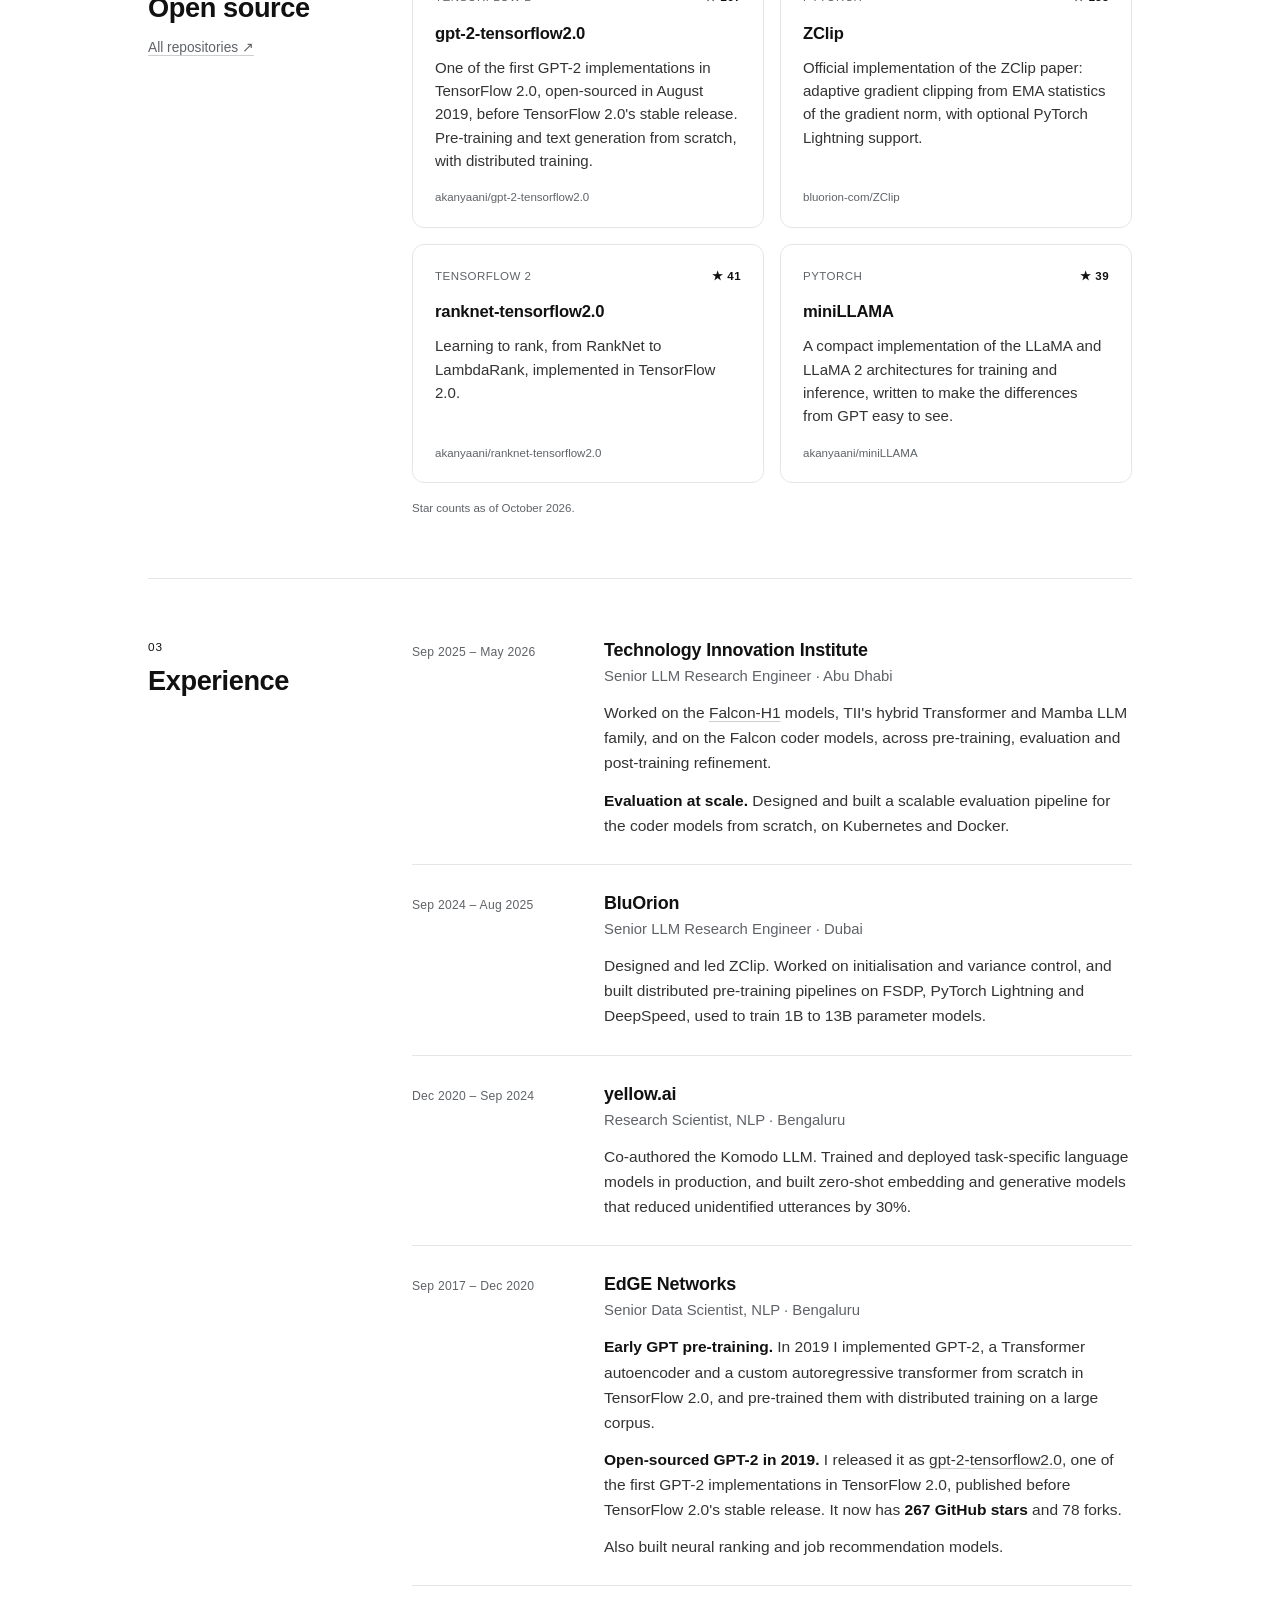
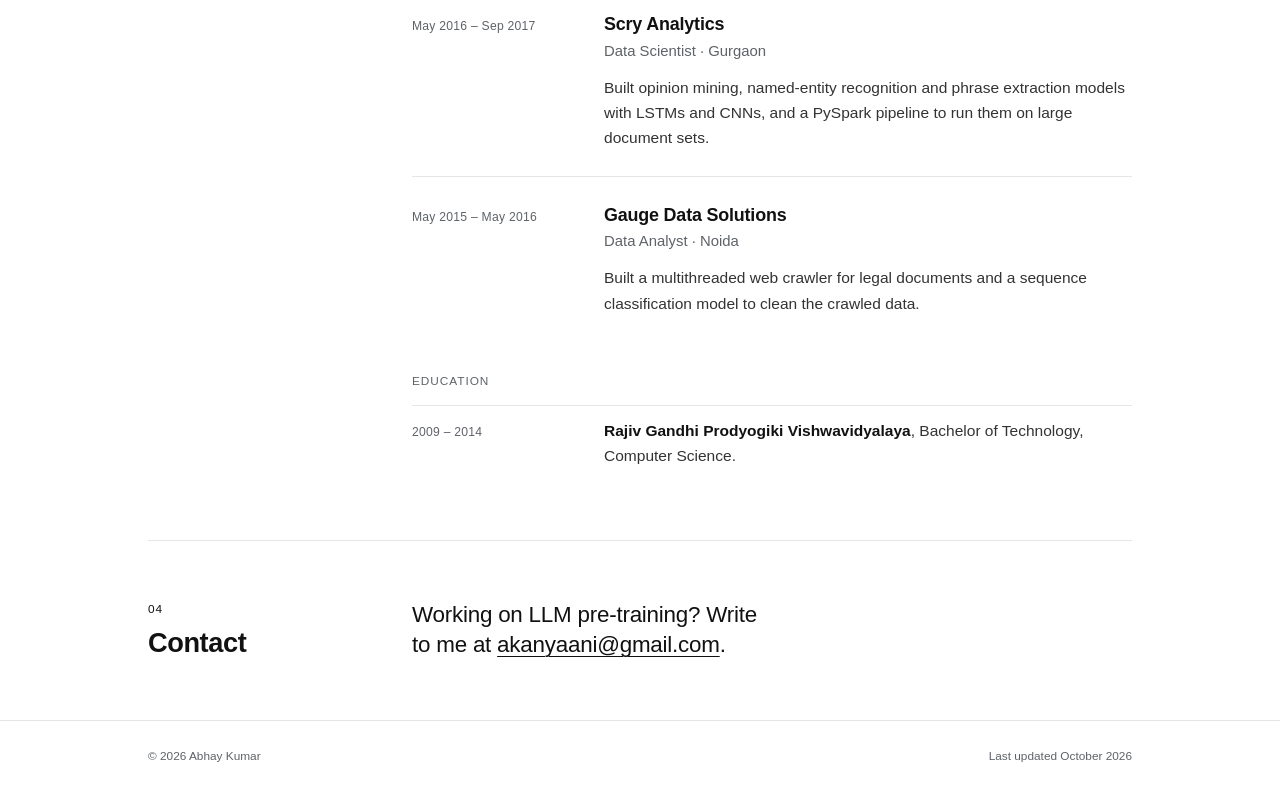
==== commit 61f18851: "Highlights: pre-training experience up to 24B+ models" ====
--- a/index.html
+++ b/index.html
@@ -109,7 +109,7 @@
       <dl class="hl">
         <div><dt>Falcon-H1</dt><dd>Worked on TII's hybrid Transformer and Mamba LLM family and the Falcon coder models.</dd></div>
         <div><dt>ZClip</dt><dd>First author. Adaptive gradient clipping that stops loss spikes in LLM pre-training.</dd></div>
-        <div><dt>15T tokens</dt><dd>Co-led the pre-training of 7B and 13B parameter models.</dd></div>
+        <div><dt>24B+ models</dt><dd>Hands-on LLM pre-training experience, up to models of 24B+ parameters.</dd></div>
         <div><dt>GPT-2 in 2019</dt><dd>One of the first open-source GPT-2 implementations in TensorFlow 2.0. <b>267 GitHub stars</b>, 78 forks.</dd></div>
       </dl>
     </section>
